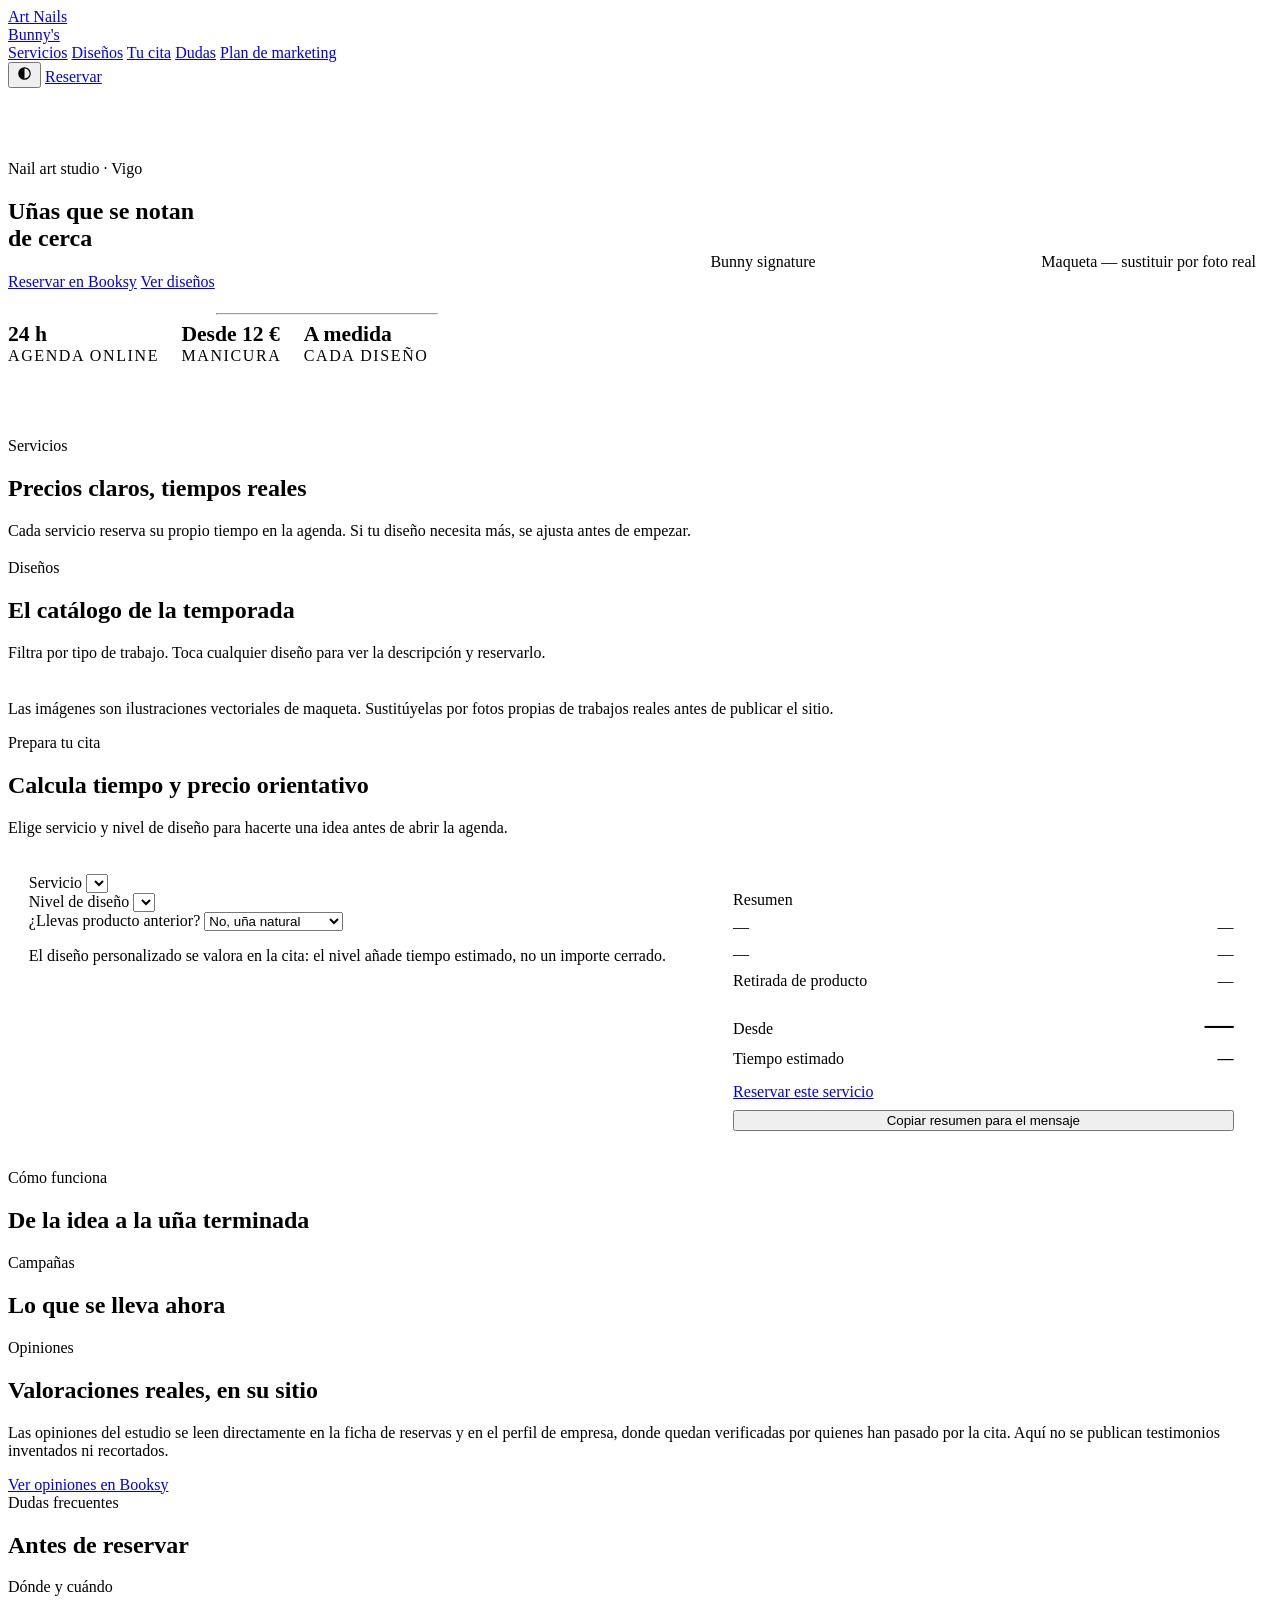
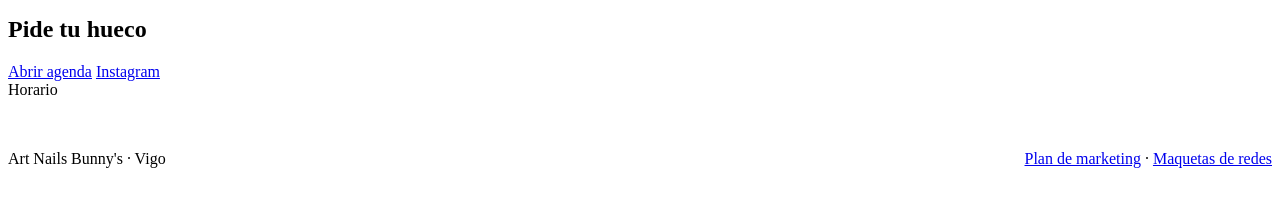
==== index.html @ 0f8f966b "Add files via upload" ====
<!doctype html>
<html lang="es">
<head>
<meta charset="utf-8">
<meta name="viewport" content="width=device-width, initial-scale=1, viewport-fit=cover">
<meta name="claude:viewport-fit-sides" content="cover">
<title>Art Nails Bunny's</title>
<meta name="description" content="Nail art y uñas de gel en Vigo. Diseños personalizados, extensiones y reserva online en Booksy.">
<meta property="og:title" content="Art Nails Bunny's · Uñas de gel y nail art en Vigo">
<meta property="og:description" content="Diseños personalizados, extensiones y cita online en Vigo.">
<meta property="og:type" content="website">
<link rel="preconnect" href="https://fonts.googleapis.com">
<link rel="preconnect" href="https://fonts.gstatic.com" crossorigin>
<link rel="stylesheet" href="https://fonts.googleapis.com/css2?family=Gloock&family=Karla:wght@400;500;700&display=swap">
<link rel="stylesheet" href="assets/css/base.css">
<style>
/* ---- Portada ---- */
.hero{padding-block:clamp(32px,6vw,72px)}
.hero__rejilla{display:grid; gap:2rem; align-items:center}
@media(min-width:900px){.hero__rejilla{grid-template-columns:1.05fr .95fr; gap:3rem}}
.hero h1{margin-bottom:.2rem}
.hero__sub{font-size:clamp(1.05rem,2.2vw,1.3rem); color:var(--tinta-suave); max-width:46ch}
.hero__datos{display:flex; flex-wrap:wrap; gap:.5rem 1.4rem; margin-top:.4rem}
.hero__dato{display:flex; flex-direction:column}
.hero__dato b{font-family:var(--display); font-size:1.35rem; line-height:1.1}
.hero__dato span{font-size:var(--s1); letter-spacing:.1em; text-transform:uppercase; color:var(--tinta-suave)}
.marco{
  border-radius:var(--r-almendra); overflow:hidden; border:1px solid var(--borde);
  box-shadow:var(--sombra); background:var(--superficie-2);
}
.marco__pie{display:flex; justify-content:space-between; gap:1rem; padding:.7rem 1rem; font-size:var(--s1); color:var(--tinta-suave)}

/* ---- Servicios ---- */
.servicio{display:flex; flex-direction:column; gap:.45rem; border:1px solid var(--borde); border-radius:var(--r); padding:1.1rem; background:var(--superficie)}
.servicio__top{display:flex; justify-content:space-between; align-items:baseline; gap:1rem}
.servicio__precio{font-family:var(--display); font-size:1.5rem; white-space:nowrap; font-variant-numeric:tabular-nums}
.servicio__meta{font-size:var(--s1); letter-spacing:.08em; text-transform:uppercase; color:var(--tinta-suave)}
.servicio p{font-size:var(--s2); color:var(--tinta-suave)}

/* ---- Galería ---- */
.galeria{display:grid; gap:1rem; grid-template-columns:repeat(auto-fill,minmax(220px,1fr))}
.pieza{border:1px solid var(--borde); border-radius:var(--r-almendra); overflow:hidden; background:var(--superficie); text-align:left; padding:0; cursor:pointer; font-family:inherit; color:inherit; transition:transform .18s ease}
.pieza:hover{transform:translateY(-3px)}
.pieza__txt{padding:.8rem 1rem 1rem}
.pieza__txt h4{margin-bottom:.15rem}
.pieza__txt p{font-size:var(--s2); color:var(--tinta-suave)}
dialog.visor{border:0; border-radius:18px; padding:0; max-width:min(560px,92vw); background:var(--superficie); color:var(--tinta)}
dialog.visor::backdrop{background:rgba(20,10,16,.6)}
.visor__txt{padding:1rem 1.2rem 1.3rem; display:flex; flex-direction:column; gap:.6rem}

/* ---- Configurador ---- */
.config{display:grid; gap:1.2rem; background:var(--superficie); border:1px solid var(--borde); border-radius:var(--r); padding:1.3rem}
@media(min-width:820px){.config{grid-template-columns:1.1fr .9fr; gap:2rem}}
.resumen{background:var(--superficie-2); border-radius:12px; padding:1.1rem; display:flex; flex-direction:column; gap:.55rem}
.resumen__linea{display:flex; justify-content:space-between; gap:1rem; font-size:var(--s2)}
.resumen__total{display:flex; justify-content:space-between; align-items:baseline; border-top:1px solid var(--borde); padding-top:.6rem}
.resumen__total b{font-family:var(--display); font-size:1.8rem; font-variant-numeric:tabular-nums}

/* ---- Pasos ---- */
.paso{display:flex; gap:.9rem; align-items:flex-start}
.paso__n{flex:0 0 auto; width:34px; height:34px; border-radius:999px; background:var(--rosa); color:var(--tinta); display:grid; place-items:center; font-family:var(--display); font-size:1.05rem}
.paso p{font-size:var(--s2); color:var(--tinta-suave)}

/* ---- Temporada ---- */
.temporada{display:grid; gap:1rem}
@media(min-width:760px){.temporada{grid-template-columns:1fr 1fr}}
.temporada__card{border:1px solid var(--borde); border-radius:var(--r); overflow:hidden; background:var(--superficie); display:flex; flex-direction:column}
.temporada__card>div{padding:1rem 1.1rem 1.2rem; display:flex; flex-direction:column; gap:.4rem}
.temporada__card p{font-size:var(--s2); color:var(--tinta-suave)}

.copiado{position:fixed; left:50%; bottom:22px; transform:translateX(-50%); background:var(--tinta); color:var(--lienzo); padding:.6rem 1.1rem; border-radius:999px; font-size:var(--s2); font-weight:700; z-index:50}
</style>
</head>
<body>

<header class="barra">
  <div class="wrap barra__int">
    <a class="barra__marca" href="#inicio">
      <span id="marcaAvatar"></span>
      <span>Art&nbsp;Nails<br><em style="font-style:normal; color:var(--frambuesa)">Bunny's</em></span>
    </a>
    <nav class="barra__nav">
      <a href="#servicios">Servicios</a>
      <a href="#galeria">Diseños</a>
      <a href="#cita">Tu cita</a>
      <a href="#faq">Dudas</a>
      <a href="plan.html">Plan de marketing</a>
    </nav>
    <div class="barra__acc">
      <button class="tema" id="btnTema" type="button" aria-label="Cambiar tema"><svg viewBox="0 0 24 24" width="17" height="17" aria-hidden="true" fill="none" stroke="currentColor" stroke-width="1.7"><circle cx="12" cy="12" r="8"/><path d="M12 4a8 8 0 0 0 0 16z" fill="currentColor" stroke="none"/></svg></button>
      <a class="btn btn--principal btn--pequeno" id="ctaBarra" href="#" target="_blank" rel="noopener">Reservar</a>
    </div>
  </div>
</header>

<main id="inicio">

  <!-- PORTADA -->
  <section class="hero wrap">
    <div class="hero__rejilla">
      <div class="pila">
        <span class="etiqueta">Nail art studio · Vigo</span>
        <h1>Uñas que se notan<br>de cerca</h1>
        <p class="hero__sub" id="heroSub"></p>
        <div class="fila" style="margin-top:.4rem">
          <a class="btn btn--principal" id="ctaHero" href="#" target="_blank" rel="noopener">Reservar en Booksy</a>
          <a class="btn btn--linea" href="#galeria">Ver diseños</a>
        </div>
        <hr class="hairline" style="margin-top:1.4rem; max-width:220px">
        <div class="hero__datos">
          <div class="hero__dato"><b>24 h</b><span>Agenda online</span></div>
          <div class="hero__dato"><b>Desde 12 €</b><span>Manicura</span></div>
          <div class="hero__dato"><b>A medida</b><span>Cada diseño</span></div>
        </div>
      </div>
      <figure class="marco" style="margin:0">
        <div id="heroArte"></div>
        <figcaption class="marco__pie"><span>Bunny signature</span><span>Maqueta — sustituir por foto real</span></figcaption>
      </figure>
    </div>
  </section>

  <!-- SERVICIOS -->
  <section class="seccion seccion--borde" id="servicios">
    <div class="wrap">
      <div class="cabecera-seccion">
        <span class="etiqueta">Servicios</span>
        <h2>Precios claros, tiempos reales</h2>
        <p>Cada servicio reserva su propio tiempo en la agenda. Si tu diseño necesita más, se ajusta antes de empezar.</p>
      </div>
      <div class="rejilla rejilla--3" id="listaServicios"></div>
      <p class="nota" style="margin-top:1.2rem" id="avisoPrecios"></p>
    </div>
  </section>

  <!-- GALERÍA -->
  <section class="seccion seccion--borde" id="galeria">
    <div class="wrap">
      <div class="cabecera-seccion">
        <span class="etiqueta">Diseños</span>
        <h2>El catálogo de la temporada</h2>
        <p>Filtra por tipo de trabajo. Toca cualquier diseño para ver la descripción y reservarlo.</p>
      </div>
      <div class="fila" id="filtros" role="group" aria-label="Filtrar diseños" style="margin-bottom:1.2rem"></div>
      <div class="galeria" id="galeria"></div>
      <p class="nota" style="margin-top:1.2rem">Las imágenes son ilustraciones vectoriales de maqueta. Sustitúyelas por fotos propias de trabajos reales antes de publicar el sitio.</p>
    </div>
  </section>

  <!-- CONFIGURADOR -->
  <section class="seccion seccion--borde" id="cita">
    <div class="wrap">
      <div class="cabecera-seccion">
        <span class="etiqueta">Prepara tu cita</span>
        <h2>Calcula tiempo y precio orientativo</h2>
        <p>Elige servicio y nivel de diseño para hacerte una idea antes de abrir la agenda.</p>
      </div>
      <div class="config">
        <div class="pila">
          <div class="campo">
            <label for="selServicio">Servicio</label>
            <select id="selServicio"></select>
          </div>
          <div class="campo">
            <label for="selExtra">Nivel de diseño</label>
            <select id="selExtra"></select>
          </div>
          <div class="campo">
            <label for="selRetirada">¿Llevas producto anterior?</label>
            <select id="selRetirada">
              <option value="no">No, uña natural</option>
              <option value="si">Sí, hay que retirarlo</option>
            </select>
          </div>
          <p style="font-size:var(--s2); color:var(--tinta-suave)">El diseño personalizado se valora en la cita: el nivel añade tiempo estimado, no un importe cerrado.</p>
        </div>
        <div class="resumen" aria-live="polite">
          <span class="etiqueta">Resumen</span>
          <div class="resumen__linea"><span id="resServicio">—</span><span id="resPrecio">—</span></div>
          <div class="resumen__linea"><span id="resExtra">—</span><span id="resExtraT">—</span></div>
          <div class="resumen__linea" id="filaRetirada" hidden><span>Retirada de producto</span><span id="resRetirada">—</span></div>
          <div class="resumen__total"><span class="etiqueta">Desde</span><b id="resTotal">—</b></div>
          <div class="resumen__linea"><span>Tiempo estimado</span><b id="resTiempo">—</b></div>
          <a class="btn btn--principal" id="ctaConfig" href="#" target="_blank" rel="noopener" style="margin-top:.4rem">Reservar este servicio</a>
          <button class="btn btn--linea" id="btnCopiarCita" type="button">Copiar resumen para el mensaje</button>
        </div>
      </div>
    </div>
  </section>

  <!-- CÓMO FUNCIONA -->
  <section class="seccion seccion--borde">
    <div class="wrap">
      <div class="cabecera-seccion">
        <span class="etiqueta">Cómo funciona</span>
        <h2>De la idea a la uña terminada</h2>
      </div>
      <div class="rejilla rejilla--4" id="pasos"></div>
    </div>
  </section>

  <!-- TEMPORADA -->
  <section class="seccion seccion--borde">
    <div class="wrap">
      <div class="cabecera-seccion">
        <span class="etiqueta">Campañas</span>
        <h2>Lo que se lleva ahora</h2>
      </div>
      <div class="temporada" id="temporada"></div>
    </div>
  </section>

  <!-- OPINIONES -->
  <section class="seccion seccion--borde">
    <div class="wrap wrap--texto pila">
      <span class="etiqueta">Opiniones</span>
      <h2>Valoraciones reales, en su sitio</h2>
      <p style="color:var(--tinta-suave)">Las opiniones del estudio se leen directamente en la ficha de reservas y en el perfil de empresa, donde quedan verificadas por quienes han pasado por la cita. Aquí no se publican testimonios inventados ni recortados.</p>
      <div class="fila">
        <a class="btn btn--linea" id="ctaOpiniones" href="#" target="_blank" rel="noopener">Ver opiniones en Booksy</a>
      </div>
    </div>
  </section>

  <!-- FAQ -->
  <section class="seccion seccion--borde" id="faq">
    <div class="wrap wrap--texto">
      <div class="cabecera-seccion">
        <span class="etiqueta">Dudas frecuentes</span>
        <h2>Antes de reservar</h2>
      </div>
      <div id="listaFaq"></div>
    </div>
  </section>

  <!-- CONTACTO -->
  <section class="seccion seccion--borde" id="contacto">
    <div class="wrap">
      <div class="rejilla rejilla--2">
        <div class="pila">
          <span class="etiqueta">Dónde y cuándo</span>
          <h2>Pide tu hueco</h2>
          <div id="datosContacto" class="pila" style="gap:.4rem"></div>
          <div class="fila" style="margin-top:.6rem">
            <a class="btn btn--principal" id="ctaContacto" href="#" target="_blank" rel="noopener">Abrir agenda</a>
            <a class="btn btn--linea" id="ctaIG" href="#" target="_blank" rel="noopener">Instagram</a>
            <a class="btn btn--linea" id="ctaTT" href="#" target="_blank" rel="noopener" hidden>TikTok</a>
          </div>
        </div>
        <div class="tarjeta">
          <span class="etiqueta">Horario</span>
          <div class="tabla-cont" style="border:0; margin-top:.6rem">
            <table style="min-width:0"><tbody id="horario"></tbody></table>
          </div>
        </div>
      </div>
    </div>
  </section>
</main>

<footer class="pie">
  <div class="wrap" style="padding-block:1.6rem; display:flex; flex-wrap:wrap; gap:1rem; justify-content:space-between; align-items:center">
    <p style="font-size:var(--s2); color:var(--tinta-suave)">Art Nails Bunny's · Vigo</p>
    <p style="font-size:var(--s1); color:var(--tinta-suave)">
      <a href="plan.html">Plan de marketing</a> · <a href="mockups.html">Maquetas de redes</a>
    </p>
  </div>
</footer>

<dialog class="visor" id="visor">
  <div id="visorArte"></div>
  <div class="visor__txt">
    <h3 id="visorTitulo"></h3>
    <p id="visorTexto" style="color:var(--tinta-suave); font-size:var(--s2)"></p>
    <div class="fila">
      <a class="btn btn--principal btn--pequeno" id="visorCta" href="#" target="_blank" rel="noopener">Reservar</a>
      <button class="btn btn--linea btn--pequeno" type="button" id="visorCerrar">Cerrar</button>
    </div>
  </div>
</dialog>

<script src="assets/js/nails.js"></script>
<script src="assets/js/data.js"></script>
<script src="assets/js/site.js"></script>
</body>
</html>
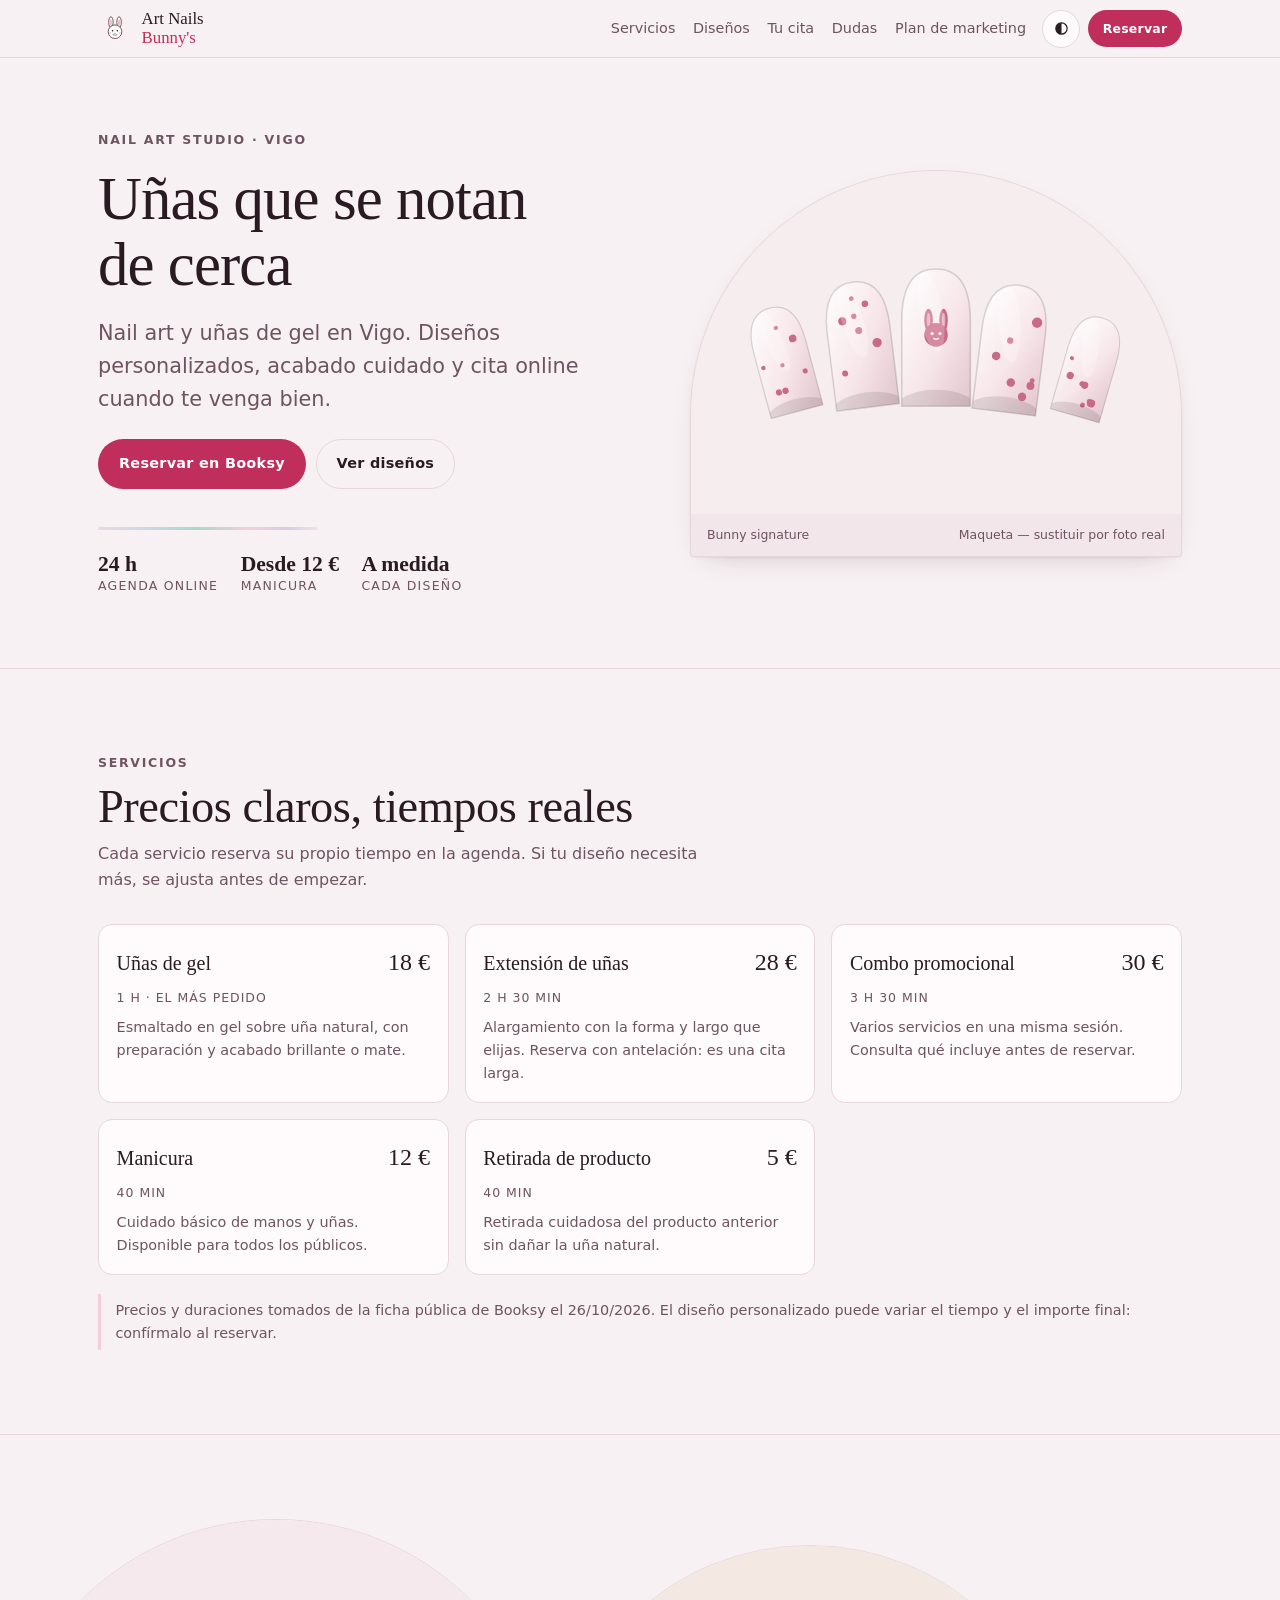
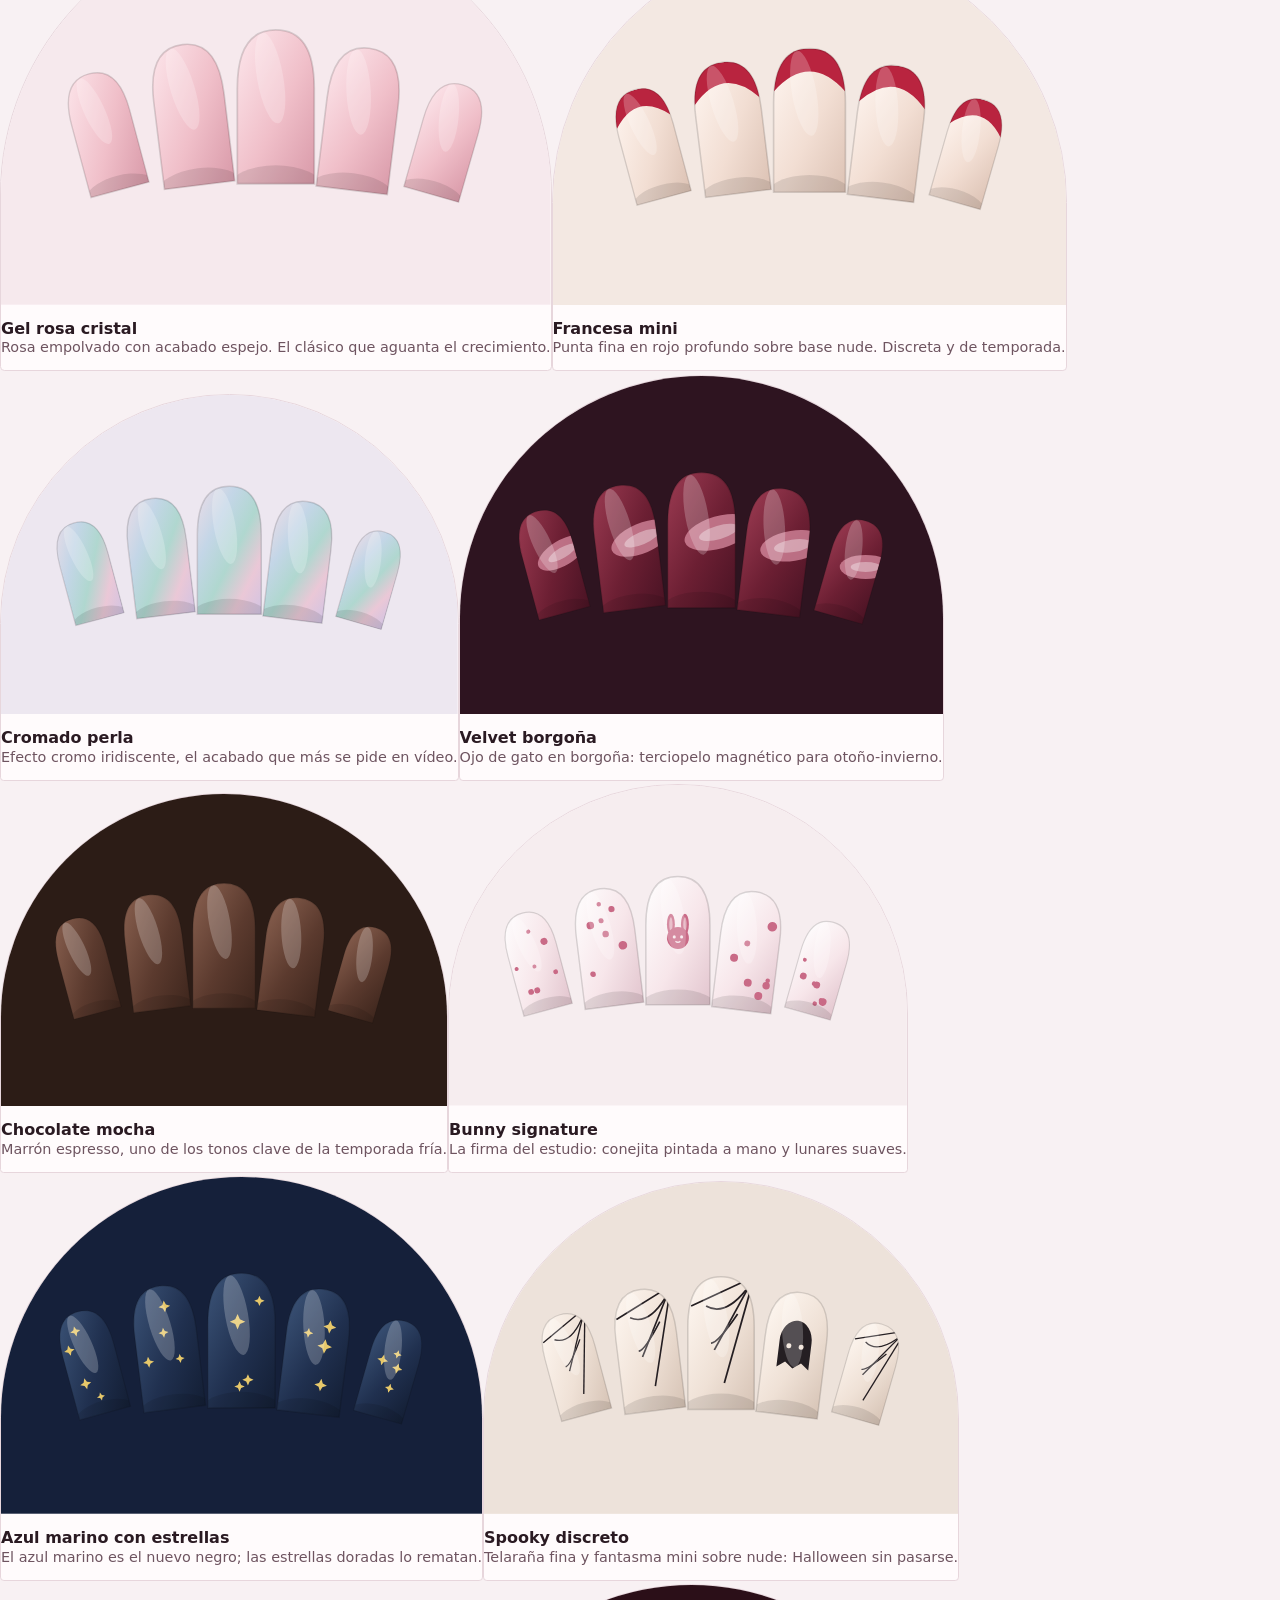
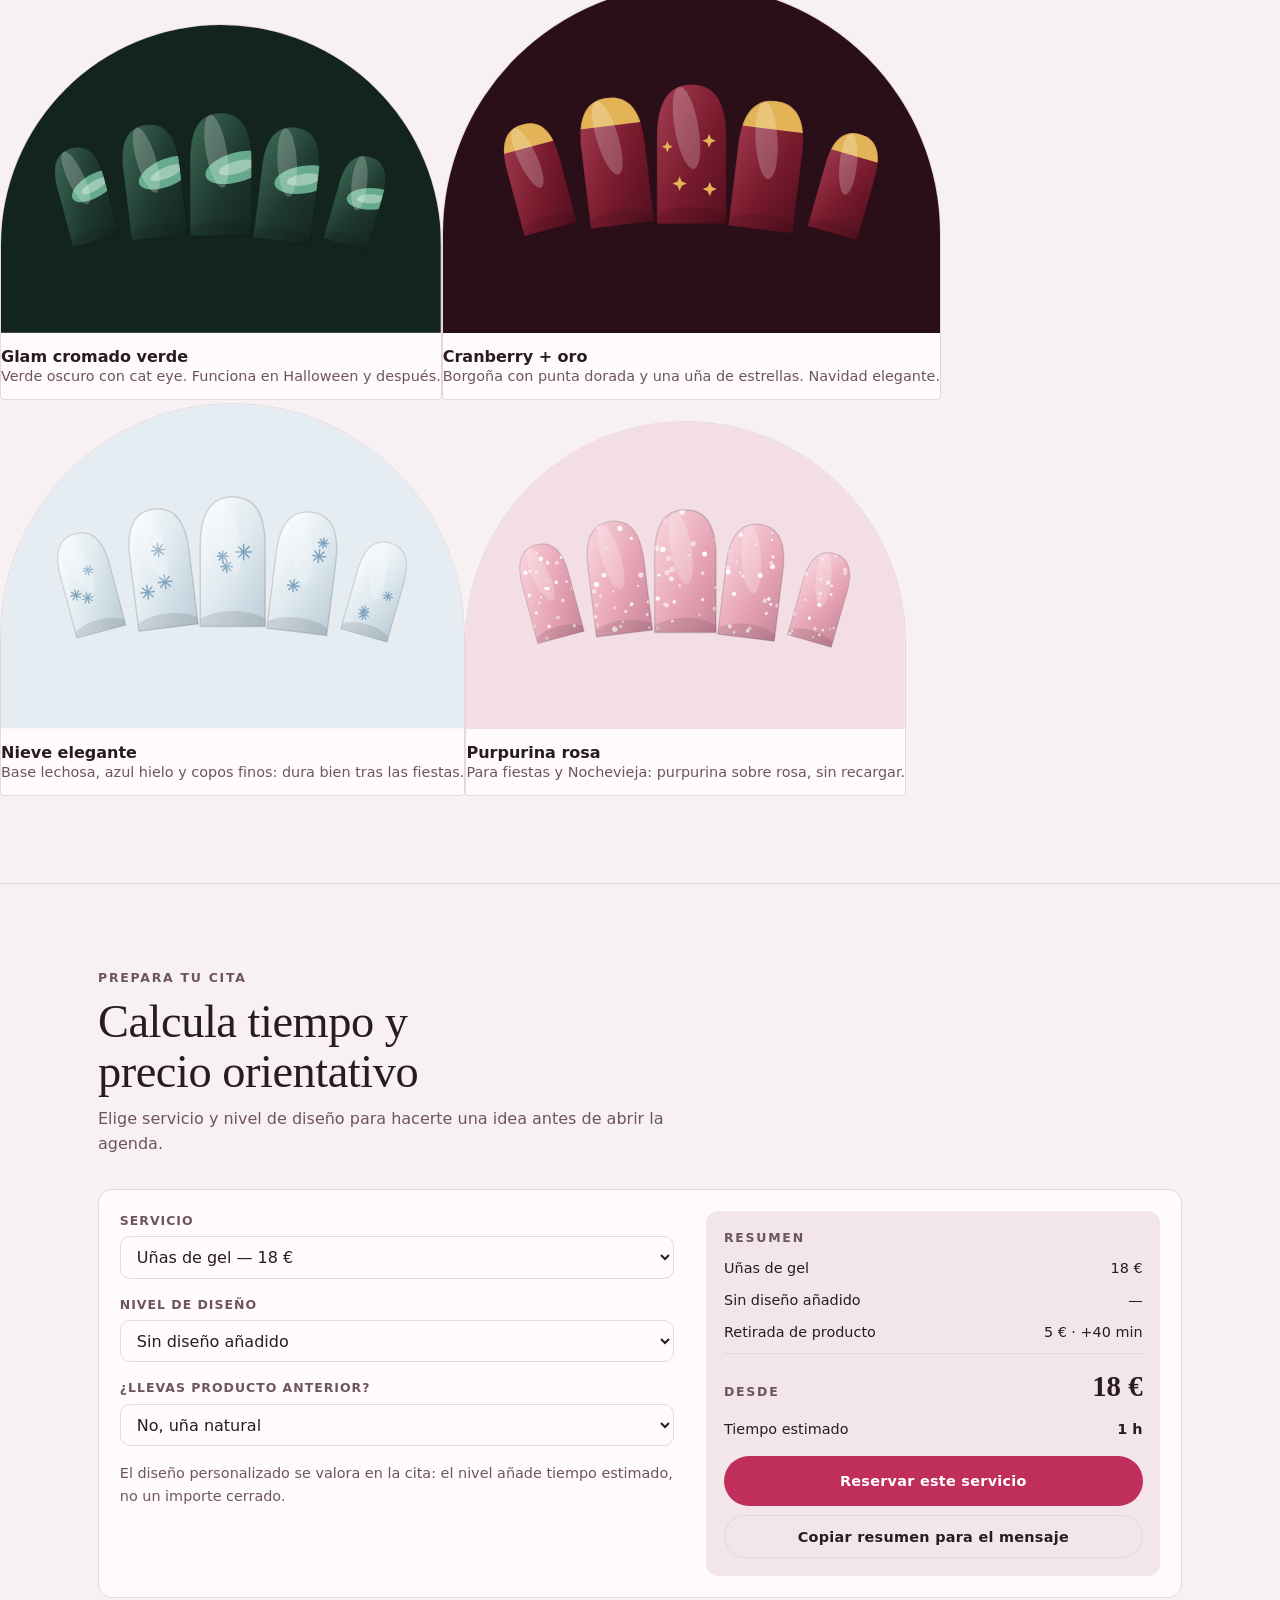
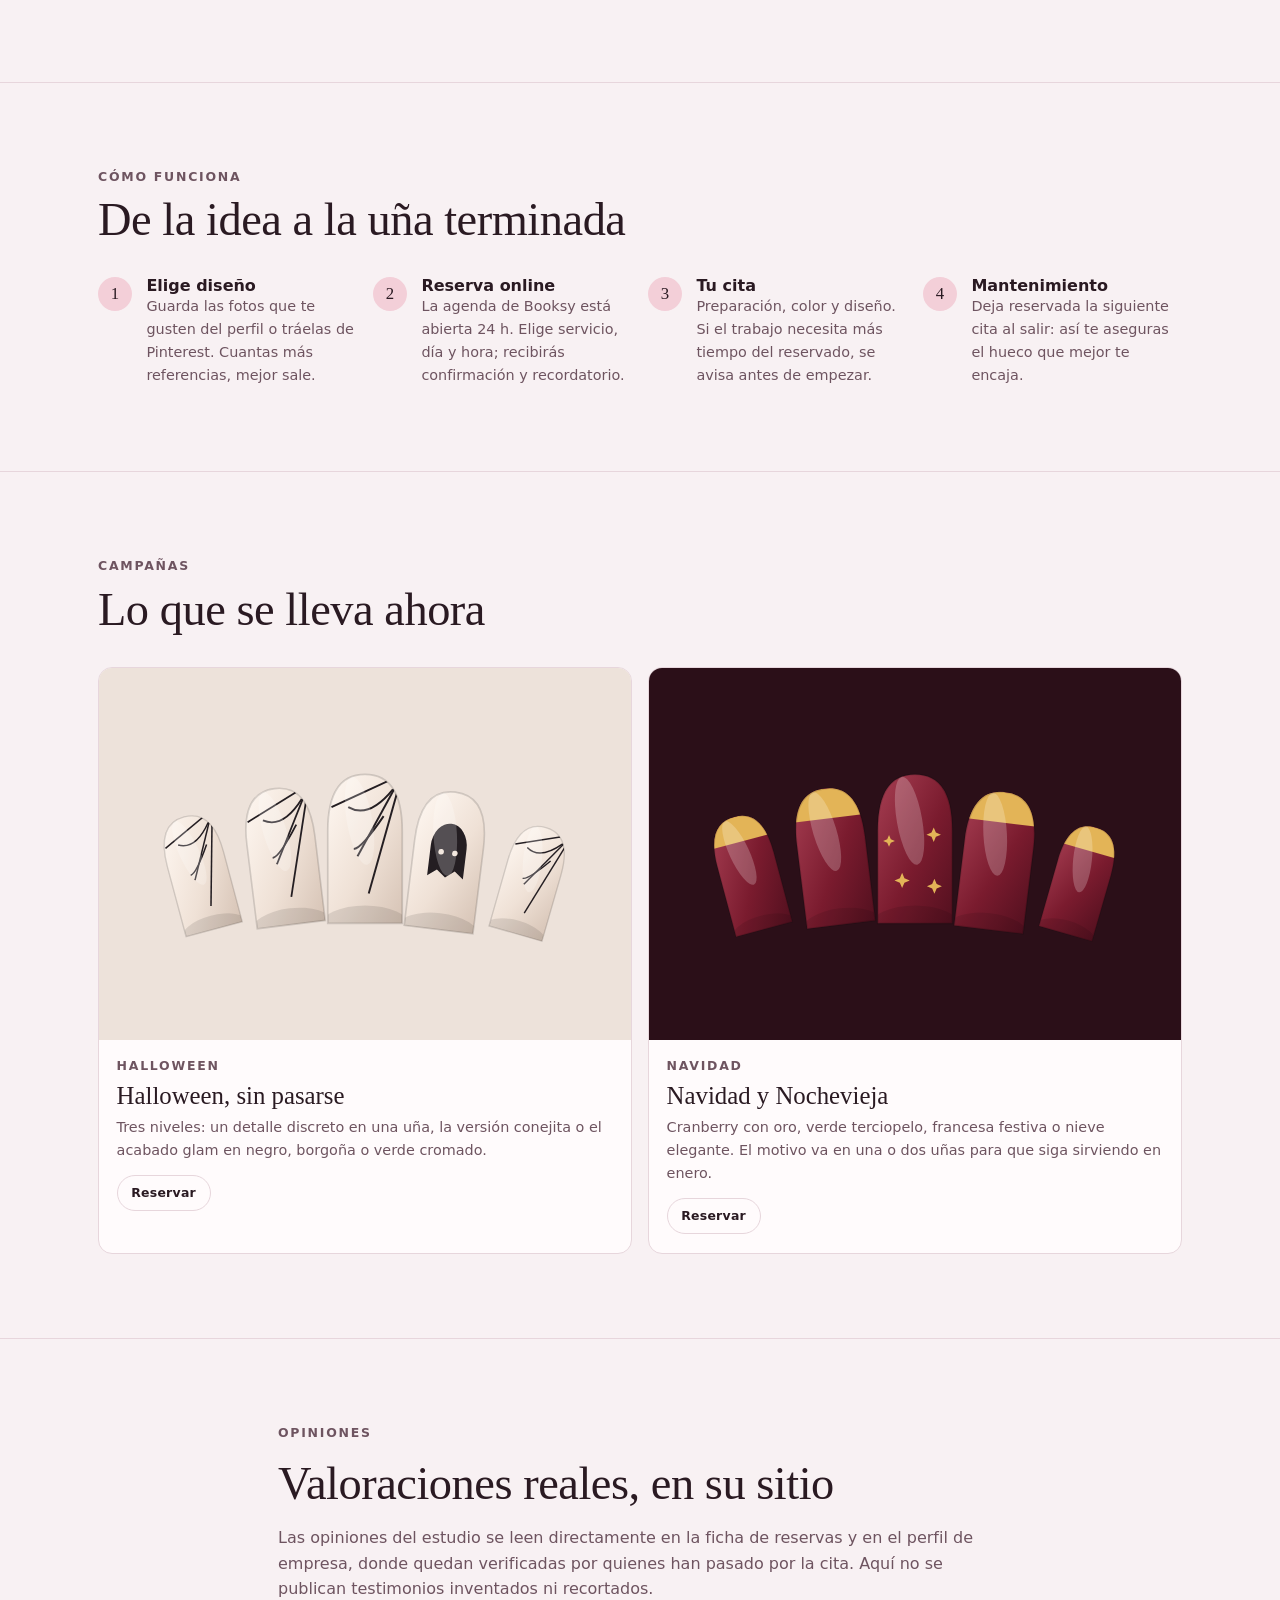
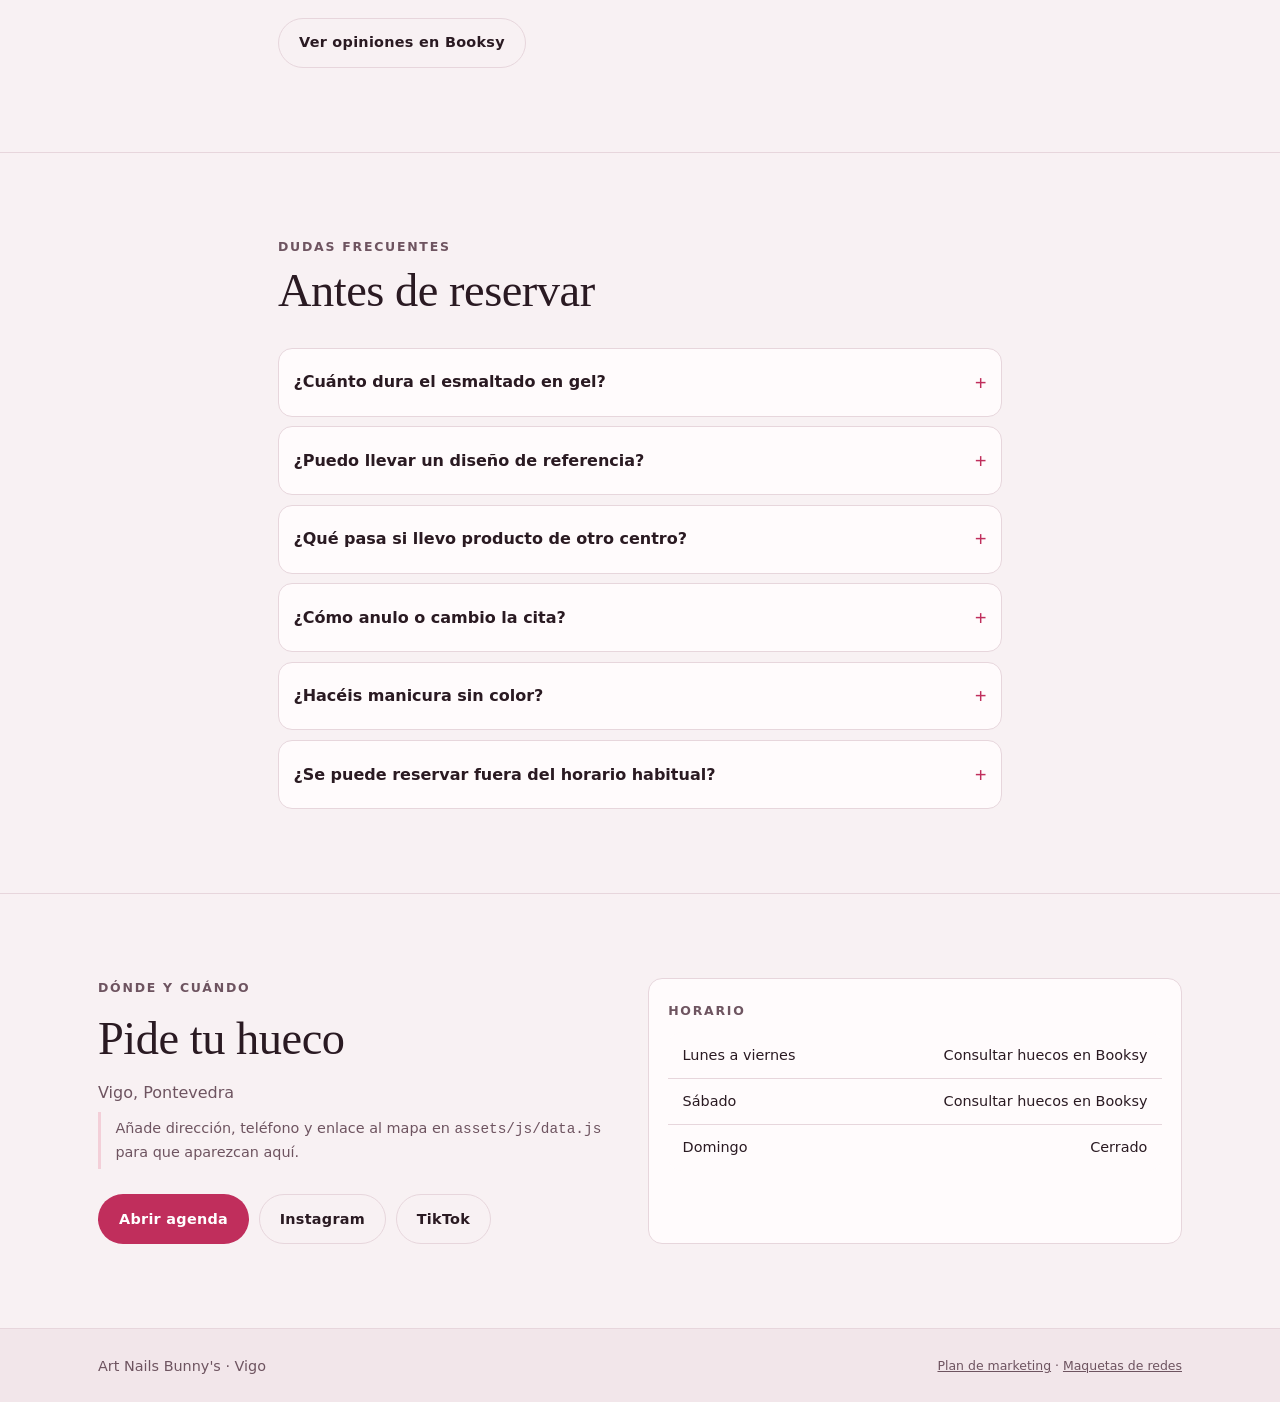
==== commit a93188ea: "Add files via upload" ====
--- a/index.html
+++ b/index.html
@@ -12,7 +12,210 @@
 <link rel="preconnect" href="https://fonts.googleapis.com">
 <link rel="preconnect" href="https://fonts.gstatic.com" crossorigin>
 <link rel="stylesheet" href="https://fonts.googleapis.com/css2?family=Gloock&family=Karla:wght@400;500;700&display=swap">
-<link rel="stylesheet" href="assets/css/base.css">
+<style>
+/* base.css incrustado */
+/* ============================================================
+   Art Nails Bunny's — sistema visual compartido
+   Layout: vitrina editorial. Columna de lectura estrecha,
+   piezas visuales anchas, forma "almendra" (uña) como firma.
+   ============================================================ */
+
+:root{
+  /* color — claro */
+  --lienzo:#F8F1F3;
+  --superficie:#FFFBFC;
+  --superficie-2:#F2E6EA;
+  --tinta:#2A1A22;
+  --tinta-suave:#6E5460;
+  --frambuesa:#C02E5C;
+  --frambuesa-sobre:#FFFFFF;
+  --rosa:#F3CFD8;
+  --menta:#A8D8CC;
+  --borde:#E7D6DC;
+  --sombra:0 1px 2px rgba(42,26,34,.06), 0 10px 30px -18px rgba(42,26,34,.35);
+  --cromo:linear-gradient(100deg,#EBD9E4 0%,#C9D9E8 22%,#A8D8CC 44%,#F3CFD8 68%,#D9CBE8 86%,#EFE2E6 100%);
+  --ok:#2E7D62; --aviso:#9A6B12; --critico:#B23A3A;
+
+  /* tipografía */
+  --display:"Gloock","Playfair Display",Georgia,"Times New Roman",serif;
+  --texto:"Karla",ui-sans-serif,system-ui,-apple-system,"Segoe UI",sans-serif;
+
+  /* escala */
+  --s1:.78rem; --s2:.9rem; --s3:1rem; --s4:1.2rem;
+  --s5:1.55rem; --s6:2.1rem; --s7:2.9rem; --s8:3.8rem;
+  --r:14px; --r-almendra:999px 999px 16px 16px;
+}
+@media (prefers-color-scheme:dark){
+  :root:not([data-theme="light"]){
+    --lienzo:#171017; --superficie:#211722; --superficie-2:#2C1F2B;
+    --tinta:#F7E9EF; --tinta-suave:#C2A8B5;
+    --frambuesa:#FF85A8; --frambuesa-sobre:#2A0E18;
+    --rosa:#5C3846; --menta:#6AA496; --borde:#3B2A38;
+    --sombra:0 1px 2px rgba(0,0,0,.4), 0 14px 34px -20px rgba(0,0,0,.8);
+    --cromo:linear-gradient(100deg,#5B4657 0%,#3F5566 22%,#4C7F74 44%,#7E4A5C 68%,#574B74 86%,#4A3A46 100%);
+    --ok:#7FD0AE; --aviso:#E8BC6A; --critico:#F08A8A;
+    color-scheme:dark;
+  }
+}
+:root[data-theme="dark"]{
+  --lienzo:#171017; --superficie:#211722; --superficie-2:#2C1F2B;
+  --tinta:#F7E9EF; --tinta-suave:#C2A8B5;
+  --frambuesa:#FF85A8; --frambuesa-sobre:#2A0E18;
+  --rosa:#5C3846; --menta:#6AA496; --borde:#3B2A38;
+  --sombra:0 1px 2px rgba(0,0,0,.4), 0 14px 34px -20px rgba(0,0,0,.8);
+  --cromo:linear-gradient(100deg,#5B4657 0%,#3F5566 22%,#4C7F74 44%,#7E4A5C 68%,#574B74 86%,#4A3A46 100%);
+  --ok:#7FD0AE; --aviso:#E8BC6A; --critico:#F08A8A;
+  color-scheme:dark;
+}
+
+*,*::before,*::after{box-sizing:border-box}
+body{
+  margin:0; background:var(--lienzo); color:var(--tinta);
+  font-family:var(--texto); font-size:16px; line-height:1.6;
+  -webkit-font-smoothing:antialiased;
+}
+img{max-width:100%; display:block}
+svg{display:block; max-width:100%}
+a{color:inherit}
+h1,h2,h3,h4{font-family:var(--display); font-weight:400; line-height:1.08; text-wrap:balance; margin:0}
+h1{font-size:clamp(2.3rem,7vw,var(--s8)); letter-spacing:-.015em}
+h2{font-size:clamp(1.7rem,4.6vw,var(--s7)); letter-spacing:-.01em}
+h3{font-size:var(--s5)}
+h4{font-family:var(--texto); font-weight:700; font-size:var(--s3)}
+p{margin:0}
+ul,ol{margin:0; padding-left:1.1rem}
+strong{font-weight:700}
+:focus-visible{outline:2.5px solid var(--frambuesa); outline-offset:3px; border-radius:6px}
+
+/* --------- estructura --------- */
+.wrap{
+  width:100%; max-width:1120px; margin-inline:auto;
+  padding-left:max(18px,env(safe-area-inset-left,0px));
+  padding-right:max(18px,env(safe-area-inset-right,0px));
+}
+.wrap--texto{max-width:760px}
+.seccion{padding-block:clamp(44px,7vw,84px)}
+.seccion--borde{border-top:1px solid var(--borde)}
+.pila{display:flex; flex-direction:column; gap:1rem}
+.pila-2{display:flex; flex-direction:column; gap:1.8rem}
+.fila{display:flex; flex-wrap:wrap; gap:.6rem; align-items:center}
+.rejilla{display:grid; gap:1rem}
+@media(min-width:620px){ .rejilla--2{grid-template-columns:repeat(2,minmax(0,1fr))} }
+@media(min-width:860px){
+  .rejilla--3{grid-template-columns:repeat(3,minmax(0,1fr))}
+  .rejilla--4{grid-template-columns:repeat(4,minmax(0,1fr))}
+}
+.rejilla>*{min-width:0}
+
+/* --------- piezas --------- */
+.etiqueta{
+  font-size:var(--s1); font-weight:700; letter-spacing:.14em;
+  text-transform:uppercase; color:var(--tinta-suave);
+}
+.cabecera-seccion{display:flex; flex-direction:column; gap:.55rem; margin-bottom:2rem; max-width:62ch}
+.cabecera-seccion p{color:var(--tinta-suave)}
+.hairline{height:3px; border:0; margin:0; background:var(--cromo); border-radius:3px}
+
+.tarjeta{
+  background:var(--superficie); border:1px solid var(--borde);
+  border-radius:var(--r); padding:1.15rem 1.2rem;
+}
+.tarjeta--plana{background:transparent; box-shadow:none}
+.tarjeta--realce{box-shadow:var(--sombra)}
+
+.btn{
+  display:inline-flex; align-items:center; justify-content:center; gap:.5rem;
+  font-family:var(--texto); font-weight:700; font-size:var(--s2);
+  letter-spacing:.02em; padding:.78rem 1.25rem; border-radius:999px;
+  border:1px solid transparent; cursor:pointer; text-decoration:none;
+  transition:transform .15s ease, background .15s ease, border-color .15s ease;
+}
+.btn:hover{transform:translateY(-1px)}
+.btn--principal{background:var(--frambuesa); color:var(--frambuesa-sobre)}
+.btn--linea{background:transparent; color:var(--tinta); border-color:var(--borde)}
+.btn--linea:hover{border-color:var(--frambuesa); color:var(--frambuesa)}
+.btn--pequeno{padding:.45rem .85rem; font-size:var(--s1)}
+
+.chip{
+  display:inline-flex; align-items:center; gap:.4rem; padding:.4rem .8rem;
+  border:1px solid var(--borde); border-radius:999px; background:var(--superficie);
+  font-size:var(--s1); font-weight:700; letter-spacing:.04em; cursor:pointer;
+  color:var(--tinta-suave); font-family:var(--texto);
+}
+.chip[aria-pressed="true"],.chip.activo{background:var(--frambuesa); border-color:var(--frambuesa); color:var(--frambuesa-sobre)}
+
+.pastilla{
+  display:inline-block; padding:.18rem .6rem; border-radius:999px;
+  font-size:var(--s1); font-weight:700; letter-spacing:.05em;
+  background:var(--superficie-2); color:var(--tinta-suave);
+}
+.pastilla--menta{background:color-mix(in srgb,var(--menta) 45%,transparent); color:var(--tinta)}
+.pastilla--rosa{background:var(--rosa); color:var(--tinta)}
+
+.nota{
+  font-size:var(--s2); color:var(--tinta-suave);
+  border-left:3px solid var(--rosa); padding:.3rem 0 .3rem .9rem;
+}
+
+/* tablas */
+.tabla-cont{overflow-x:auto; border:1px solid var(--borde); border-radius:var(--r); background:var(--superficie)}
+table{border-collapse:collapse; width:100%; min-width:520px; font-size:var(--s2)}
+th,td{text-align:left; padding:.7rem .9rem; border-bottom:1px solid var(--borde); vertical-align:top}
+th{font-size:var(--s1); letter-spacing:.1em; text-transform:uppercase; color:var(--tinta-suave); font-weight:700}
+tbody tr:last-child td{border-bottom:0}
+td.num,th.num{text-align:right; font-variant-numeric:tabular-nums}
+
+/* cabecera fija */
+.barra{
+  position:sticky; top:env(safe-area-inset-top,0px); z-index:20;
+  background:color-mix(in srgb,var(--lienzo) 88%,transparent);
+  backdrop-filter:saturate(160%) blur(12px);
+  border-bottom:1px solid var(--borde);
+}
+body::before{
+  content:""; position:fixed; inset:0 0 auto; height:env(safe-area-inset-top,0px);
+  z-index:21; background:var(--lienzo);
+}
+.barra__int{display:flex; align-items:center; gap:1rem; padding-block:.6rem}
+.barra__marca{display:flex; align-items:center; gap:.6rem; text-decoration:none; font-family:var(--display); font-size:1.05rem; line-height:1.1}
+.barra__nav{display:none; margin-left:auto; gap:1.1rem}
+.barra__nav a{text-decoration:none; font-size:var(--s2); font-weight:500; color:var(--tinta-suave)}
+.barra__nav a:hover{color:var(--frambuesa)}
+.barra__acc{margin-left:auto; display:flex; gap:.5rem; align-items:center}
+@media(min-width:900px){ .barra__nav{display:flex} .barra__acc{margin-left:0} }
+
+.tema{
+  width:38px; height:38px; display:grid; place-items:center; cursor:pointer;
+  border-radius:999px; border:1px solid var(--borde); background:var(--superficie); color:var(--tinta);
+}
+
+/* acordeón */
+details.acc{border:1px solid var(--borde); border-radius:var(--r); background:var(--superficie); padding:.2rem .9rem}
+details.acc+details.acc{margin-top:.6rem}
+details.acc summary{cursor:pointer; font-weight:700; padding:.85rem 0; list-style:none; display:flex; justify-content:space-between; gap:1rem; align-items:center}
+details.acc summary::-webkit-details-marker{display:none}
+details.acc summary::after{content:"+"; font-family:var(--display); font-size:1.3rem; color:var(--frambuesa)}
+details.acc[open] summary::after{content:"–"}
+details.acc .acc__cuerpo{padding-bottom:.95rem; color:var(--tinta-suave); font-size:var(--s2)}
+
+/* formularios */
+label{font-size:var(--s1); font-weight:700; letter-spacing:.08em; text-transform:uppercase; color:var(--tinta-suave)}
+input,select,textarea{
+  font-family:var(--texto); font-size:var(--s3); width:100%;
+  padding:.6rem .75rem; border-radius:10px; border:1px solid var(--borde);
+  background:var(--superficie); color:var(--tinta);
+}
+.campo{display:flex; flex-direction:column; gap:.35rem}
+
+/* pie */
+.pie{border-top:1px solid var(--borde); background:var(--superficie-2)}
+.pie a{color:var(--tinta-suave)}
+
+@media (prefers-reduced-motion:reduce){
+  *{animation-duration:.001ms!important; transition-duration:.001ms!important}
+}
+
+</style>
 <style>
 /* ---- Portada ---- */
 .hero{padding-block:clamp(32px,6vw,72px)}
@@ -279,8 +482,510 @@
   </div>
 </dialog>
 
-<script src="assets/js/nails.js"></script>
-<script src="assets/js/data.js"></script>
-<script src="assets/js/site.js"></script>
+<script>
+/* nails.js */
+/* ============================================================
+   nails.js — dibuja sets de uñas en SVG (maquetas)
+   Sustituye estas maquetas por fotos reales antes de publicar:
+   cada tarjeta acepta una imagen propia (ver data.js -> foto).
+   ============================================================ */
+(function (global) {
+  'use strict';
+
+  function semilla(n) {
+    var s = (n >>> 0) || 7;
+    return function () {
+      s ^= s << 13; s >>>= 0; s ^= s >> 17; s ^= s << 5; s >>>= 0;
+      return s / 4294967296;
+    };
+  }
+
+  /* contorno de uña almendrada, origen en el centro de la base */
+  function contorno(w, h) {
+    var mx = w / 2;
+    return 'M' + (-mx) + ',' + h +
+      'L' + (-mx) + ',' + (h * 0.38) +
+      'C' + (-mx) + ',' + (h * 0.10) + ' ' + (-w * 0.30) + ',0 0,0' +
+      'C' + (w * 0.30) + ',0 ' + mx + ',' + (h * 0.10) + ' ' + mx + ',' + (h * 0.38) +
+      'L' + mx + ',' + h + 'Z';
+  }
+
+  function esc(v) { return String(v).replace(/&/g, '&amp;').replace(/</g, '&lt;'); }
+
+  /* --- motivos ------------------------------------------------ */
+  function motivo(tipo, d, w, h, id, rnd) {
+    var mx = w / 2, out = '';
+    switch (tipo) {
+      case 'french':
+        out += '<path d="M' + (-mx) + ',' + (h * 0.30) + ' Q0,' + (h * 0.02) + ' ' + mx + ',' + (h * 0.30) +
+               ' L' + mx + ',0 L' + (-mx) + ',0 Z" fill="' + d.acento + '"/>';
+        break;
+      case 'punta':
+        out += '<rect x="' + (-mx) + '" y="0" width="' + w + '" height="' + (h * 0.22) + '" fill="' + d.acento + '"/>';
+        break;
+      case 'cromo':
+        out += '<rect x="' + (-mx) + '" y="0" width="' + w + '" height="' + h + '" fill="url(#cr' + id + ')" opacity=".85"/>';
+        break;
+      case 'cateye':
+        out += '<ellipse cx="0" cy="' + (h * 0.46) + '" rx="' + (w * 0.52) + '" ry="' + (h * 0.12) +
+               '" fill="' + d.acento + '" opacity=".75" transform="rotate(-16)"/>' +
+               '<ellipse cx="0" cy="' + (h * 0.46) + '" rx="' + (w * 0.30) + '" ry="' + (h * 0.05) +
+               '" fill="#fff" opacity=".35" transform="rotate(-16)"/>';
+        break;
+      case 'lunares':
+        for (var i = 0; i < 7; i++) {
+          out += '<circle cx="' + ((rnd() - 0.5) * w * 0.8).toFixed(1) + '" cy="' + (h * 0.12 + rnd() * h * 0.78).toFixed(1) +
+                 '" r="' + (1.6 + rnd() * 1.8).toFixed(1) + '" fill="' + d.acento + '"/>';
+        }
+        break;
+      case 'estrellas':
+        for (var j = 0; j < 4; j++) {
+          var ex = (rnd() - 0.5) * w * 0.7, ey = h * 0.15 + rnd() * h * 0.7, r = 3 + rnd() * 2;
+          out += '<path d="M' + ex + ',' + (ey - r) + ' L' + (ex + r * 0.3) + ',' + (ey - r * 0.3) +
+                 ' L' + (ex + r) + ',' + ey + ' L' + (ex + r * 0.3) + ',' + (ey + r * 0.3) +
+                 ' L' + ex + ',' + (ey + r) + ' L' + (ex - r * 0.3) + ',' + (ey + r * 0.3) +
+                 ' L' + (ex - r) + ',' + ey + ' L' + (ex - r * 0.3) + ',' + (ey - r * 0.3) + 'Z" fill="' + d.acento + '"/>';
+        }
+        break;
+      case 'purpurina':
+        for (var k = 0; k < 26; k++) {
+          out += '<circle cx="' + ((rnd() - 0.5) * w).toFixed(1) + '" cy="' + (rnd() * h).toFixed(1) +
+                 '" r="' + (0.7 + rnd() * 1.3).toFixed(1) + '" fill="' + d.acento + '" opacity="' + (0.4 + rnd() * 0.6).toFixed(2) + '"/>';
+        }
+        break;
+      case 'telarana':
+        out += '<g stroke="' + d.acento + '" stroke-width="1.1" fill="none">' +
+               '<path d="M' + mx + ',0 L' + (-mx * 0.2) + ',' + (h * 0.55) + '"/>' +
+               '<path d="M' + mx + ',0 L' + (-mx * 0.9) + ',' + (h * 0.22) + '"/>' +
+               '<path d="M' + mx + ',0 L' + (mx * 0.1) + ',' + (h * 0.8) + '"/>' +
+               '<path d="M' + (mx * 0.75) + ',' + (h * 0.1) + ' Q' + (mx * 0.1) + ',' + (h * 0.3) + ' ' + (-mx * 0.45) + ',' + (h * 0.22) + '"/>' +
+               '<path d="M' + (mx * 0.5) + ',' + (h * 0.28) + ' Q' + (-mx * 0.1) + ',' + (h * 0.5) + ' ' + (-mx * 0.3) + ',' + (h * 0.5) + '"/>' +
+               '</g>';
+        break;
+      case 'fantasma':
+        out += '<path d="M' + (-w * 0.26) + ',' + (h * 0.62) + ' L' + (-w * 0.26) + ',' + (h * 0.40) +
+               ' a' + (w * 0.26) + ',' + (h * 0.17) + ' 0 0 1 ' + (w * 0.52) + ',0 L' + (w * 0.26) + ',' + (h * 0.62) +
+               ' l' + (-w * 0.13) + ',' + (-h * 0.05) + ' l' + (-w * 0.13) + ',' + (h * 0.05) +
+               ' l' + (-w * 0.13) + ',' + (-h * 0.05) + ' Z" fill="' + d.acento + '"/>' +
+               '<circle cx="' + (-w * 0.1) + '" cy="' + (h * 0.44) + '" r="1.7" fill="' + d.base + '"/>' +
+               '<circle cx="' + (w * 0.1) + '" cy="' + (h * 0.44) + '" r="1.7" fill="' + d.base + '"/>';
+        break;
+      case 'copos':
+        for (var c = 0; c < 3; c++) {
+          var cx = (rnd() - 0.5) * w * 0.6, cy = h * 0.2 + rnd() * h * 0.6, rr = 3.4 + rnd() * 1.6;
+          out += '<g stroke="' + d.acento + '" stroke-width="1" stroke-linecap="round">' +
+                 '<path d="M' + (cx - rr) + ',' + cy + ' H' + (cx + rr) + '"/>' +
+                 '<path d="M' + cx + ',' + (cy - rr) + ' V' + (cy + rr) + '"/>' +
+                 '<path d="M' + (cx - rr * .7) + ',' + (cy - rr * .7) + ' L' + (cx + rr * .7) + ',' + (cy + rr * .7) + '"/>' +
+                 '<path d="M' + (cx - rr * .7) + ',' + (cy + rr * .7) + ' L' + (cx + rr * .7) + ',' + (cy - rr * .7) + '"/></g>';
+        }
+        break;
+      case 'lazo':
+        out += '<g fill="' + d.acento + '" transform="translate(0,' + (h * 0.45) + ')">' +
+               '<path d="M0,0 L-9,-6 L-9,6 Z"/><path d="M0,0 L9,-6 L9,6 Z"/><circle cx="0" cy="0" r="2.6"/></g>';
+        break;
+      case 'conejito':
+        out += '<g transform="translate(0,' + (h * 0.48) + ')">' +
+               '<ellipse cx="-4.6" cy="-9" rx="2.6" ry="7" fill="' + d.acento + '"/>' +
+               '<ellipse cx="4.6" cy="-9" rx="2.6" ry="7" fill="' + d.acento + '"/>' +
+               '<ellipse cx="-4.6" cy="-9" rx="1.1" ry="4.6" fill="' + d.base + '" opacity=".55"/>' +
+               '<ellipse cx="4.6" cy="-9" rx="1.1" ry="4.6" fill="' + d.base + '" opacity=".55"/>' +
+               '<circle cx="0" cy="0" r="7.2" fill="' + d.acento + '"/>' +
+               '<circle cx="-2.4" cy="-.8" r="1" fill="' + d.base + '"/>' +
+               '<circle cx="2.4" cy="-.8" r="1" fill="' + d.base + '"/>' +
+               '<path d="M-1.6,2 Q0,3.4 1.6,2" stroke="' + d.base + '" stroke-width=".9" fill="none"/></g>';
+        break;
+      case 'rayas':
+        for (var s = 0; s < 4; s++) {
+          out += '<rect x="' + (-mx) + '" y="' + (h * (0.18 + s * 0.18)) + '" width="' + w + '" height="2.2" fill="' + d.acento + '" opacity=".9"/>';
+        }
+        break;
+      case 'marmol':
+        out += '<path d="M' + (-mx) + ',' + (h * .7) + ' Q' + (-w * .1) + ',' + (h * .45) + ' ' + (w * .1) + ',' + (h * .62) +
+               ' T' + mx + ',' + (h * .35) + '" stroke="' + d.acento + '" stroke-width="1.6" fill="none" opacity=".9"/>' +
+               '<path d="M' + (-mx) + ',' + (h * .3) + ' Q' + (-w * .05) + ',' + (h * .12) + ' ' + mx + ',' + (h * .25) +
+               '" stroke="' + d.acento + '" stroke-width="1" fill="none" opacity=".6"/>';
+        break;
+    }
+    return out;
+  }
+
+  /* --- set completo ------------------------------------------- */
+  function set(d, opciones) {
+    var o = opciones || {};
+    var rnd = semilla(d.semilla || 11);
+    var id = (d.id || 'x').replace(/[^a-z0-9]/gi, '');
+    var ratio = o.ratio || 'h';
+    var W = 300, H = ratio === 'v' ? 560 : (ratio === 'c' ? 300 : 210);
+    var dy = (H - 210) / 2;
+    var w = 42, h = 84, hueco = 9;
+    var escalas = [0.78, 0.92, 1, 0.93, 0.74];
+    var giros = [-15, -7, 0, 7, 16];
+    var altos = [30, 14, 6, 16, 36];
+    var total = 5 * w + 4 * hueco;
+    var x0 = (W - total) / 2 + w / 2;
+
+    var defs = '<defs>' +
+      '<linearGradient id="g' + id + '" x1="0" y1="0" x2="1" y2="1">' +
+      '<stop offset="0" stop-color="' + d.brillo + '"/><stop offset=".55" stop-color="' + d.base + '"/>' +
+      '<stop offset="1" stop-color="' + (d.sombra || d.base) + '"/></linearGradient>' +
+      '<linearGradient id="cr' + id + '" x1="0" y1="0" x2="1" y2="1">' +
+      '<stop offset="0" stop-color="#EBD9E4"/><stop offset=".3" stop-color="#BDD4E6"/>' +
+      '<stop offset=".55" stop-color="#A8D8CC"/><stop offset=".78" stop-color="#F0C9D7"/>' +
+      '<stop offset="1" stop-color="#D6C7E8"/></linearGradient>';
+
+    var cuerpo = '';
+    for (var i = 0; i < 5; i++) {
+      var cx = x0 + i * (w + hueco), cy = 54 + altos[i] + dy, e = escalas[i];
+      var tipo = (d.especial && d.especial[i]) ? d.especial[i] : d.motivo;
+      var cid = 'c' + id + i;
+      defs += '<clipPath id="' + cid + '"><path d="' + contorno(w, h) + '"/></clipPath>';
+      cuerpo += '<g transform="translate(' + cx.toFixed(1) + ',' + cy + ') rotate(' + giros[i] + ') scale(' + e + ')">' +
+        '<path d="' + contorno(w, h) + '" fill="url(#g' + id + ')"/>' +
+        '<g clip-path="url(#' + cid + ')">' + motivo(tipo, d, w, h, id, rnd) +
+        '<ellipse cx="' + (-w * 0.18) + '" cy="' + (h * 0.3) + '" rx="' + (w * 0.17) + '" ry="' + (h * 0.3) +
+        '" fill="#fff" opacity=".22" transform="rotate(-10)"/>' +
+        '<ellipse cx="0" cy="' + (h * 1.02) + '" rx="' + (w * 0.6) + '" ry="' + (h * 0.14) + '" fill="#000" opacity=".10"/>' +
+        '</g>' +
+        '<path d="' + contorno(w, h) + '" fill="none" stroke="rgba(0,0,0,.14)" stroke-width="1"/>' +
+        '</g>';
+    }
+    defs += '</defs>';
+
+    return '<svg viewBox="0 0 ' + W + ' ' + H + '" role="img" aria-label="' + esc(d.nombre) + '" ' +
+      (o.cubrir ? 'preserveAspectRatio="xMidYMid slice" ' : '') +
+      (o.clase ? 'class="' + o.clase + '" ' : '') + 'xmlns="http://www.w3.org/2000/svg">' +
+      '<rect x="0" y="0" width="' + W + '" height="' + H + '" fill="' + (d.fondo || '#F4E7EC') + '"/>' +
+      defs + cuerpo + '</svg>';
+  }
+
+  /* --- avatar conejita (recreación, no es el logo original) ----- */
+  function avatar(tam, aro) {
+    var t = tam || 92;
+    var anillo = aro === false ? '' :
+      '<circle cx="50" cy="50" r="48" fill="none" stroke="url(#aro)" stroke-width="3.5"/>';
+    return '<svg viewBox="0 0 100 100" width="' + t + '" height="' + t + '" aria-label="Avatar Art Nails Bunny\'s" xmlns="http://www.w3.org/2000/svg">' +
+      '<defs><linearGradient id="aro" x1="0" y1="0" x2="1" y2="1">' +
+      '<stop offset="0" stop-color="#F7C948"/><stop offset=".35" stop-color="#E0457B"/>' +
+      '<stop offset=".7" stop-color="#8A4FE0"/><stop offset="1" stop-color="#44B8C9"/></linearGradient></defs>' +
+      anillo +
+      '<circle cx="50" cy="50" r="42" fill="#FBEFF2"/>' +
+      '<ellipse cx="38" cy="30" rx="6.5" ry="16" fill="#fff" stroke="#2A1A22" stroke-width="2"/>' +
+      '<ellipse cx="62" cy="30" rx="6.5" ry="16" fill="#fff" stroke="#2A1A22" stroke-width="2"/>' +
+      '<ellipse cx="38" cy="31" rx="2.8" ry="10" fill="#F3B6C6"/>' +
+      '<ellipse cx="62" cy="31" rx="2.8" ry="10" fill="#F3B6C6"/>' +
+      '<circle cx="50" cy="58" r="20" fill="#fff" stroke="#2A1A22" stroke-width="2"/>' +
+      '<circle cx="43" cy="55" r="2.4" fill="#2A1A22"/><circle cx="57" cy="55" r="2.4" fill="#2A1A22"/>' +
+      '<path d="M47,62 h6 l-3,3 z" fill="#E0457B"/>' +
+      '<path d="M44,67 q6,4 12,0" stroke="#2A1A22" stroke-width="1.6" fill="none" stroke-linecap="round"/>' +
+      '<circle cx="36" cy="62" r="3.4" fill="#F7C9D5" opacity=".9"/>' +
+      '<circle cx="64" cy="62" r="3.4" fill="#F7C9D5" opacity=".9"/>' +
+      '</svg>';
+  }
+
+  global.ANB_NAILS = { set: set, avatar: avatar };
+})(window);
+
+</script>
+<script>
+/* data.js */
+/* ============================================================
+   data.js — TODO el contenido editable del sitio vive aquí.
+   Cambia textos, precios, enlaces y diseños sin tocar el HTML.
+   Los campos marcados con "REVISAR" deben confirmarse antes de
+   publicar o de usarse en anuncios.
+   ============================================================ */
+window.ANB = {
+
+  /* ---------- 1. Datos del negocio ---------- */
+  negocio: {
+    nombre: "Art Nails Bunny's",
+    reclamo: "Nail art y uñas de gel en Vigo",
+    descripcion: "Diseños personalizados, acabado cuidado y cita online cuando te venga bien.",
+    ciudad: "Vigo, Pontevedra",
+    // REVISAR: confirma el enlace exacto de tu ficha de Booksy
+    booksy: "https://artnailsbunnys.booksy.com/",
+    instagram: "https://www.instagram.com/artnails_bunny.s",
+    instagramUsuario: "artnails_bunny.s",
+    // Completa cuando abras la cuenta (deja "" para ocultar el enlace)
+    tiktok: "",
+    tiktokUsuario: "artnails_bunny.s",
+    // Completa estos campos; si quedan vacíos no se muestran en la web
+    telefono: "",
+    whatsapp: "",            // formato internacional sin signos: 34600000000
+    direccion: "",           // dirección o zona de atención
+    mapa: "",                // enlace a Google Maps
+    email: "",
+    horario: [
+      { dia: "Lunes a viernes", horas: "Consultar huecos en Booksy" },
+      { dia: "Sábado", horas: "Consultar huecos en Booksy" },
+      { dia: "Domingo", horas: "Cerrado" }
+    ]
+  },
+
+  /* ---------- 2. Servicios (ficha pública de Booksy — REVISAR) ---------- */
+  servicios: [
+    { id: "gel", nombre: "Uñas de gel", precio: 18, duracion: 60, texto: "Esmaltado en gel sobre uña natural, con preparación y acabado brillante o mate.", destacado: true },
+    { id: "extension", nombre: "Extensión de uñas", precio: 28, duracion: 150, texto: "Alargamiento con la forma y largo que elijas. Reserva con antelación: es una cita larga." },
+    { id: "combo", nombre: "Combo promocional", precio: 30, duracion: 210, texto: "Varios servicios en una misma sesión. Consulta qué incluye antes de reservar." },
+    { id: "manicura", nombre: "Manicura", precio: 12, duracion: 40, texto: "Cuidado básico de manos y uñas. Disponible para todos los públicos." },
+    { id: "retirada", nombre: "Retirada de producto", precio: 5, duracion: 40, texto: "Retirada cuidadosa del producto anterior sin dañar la uña natural." }
+  ],
+  extras: [
+    { id: "simple", nombre: "Diseño sencillo (1-2 uñas)", precio: 0, duracion: 10, texto: "Francesa mini, lunares, línea metálica." },
+    { id: "medio", nombre: "Nail art en varias uñas", precio: 0, duracion: 20, texto: "Dibujo a mano, efecto terciopelo o cromado." },
+    { id: "completo", nombre: "Set artístico completo", precio: 0, duracion: 35, texto: "Diseño personalizado en las diez uñas." }
+  ],
+  // Los extras se muestran como "a consultar" porque el precio depende del diseño.
+  avisoPrecios: "Precios y duraciones tomados de la ficha pública de Booksy el 26/10/2026. El diseño personalizado puede variar el tiempo y el importe final: confírmalo al reservar.",
+
+  /* ---------- 3. Galería (maquetas; sustituir por fotos reales) ---------- */
+  disenos: [
+    { id:"gelrosa", nombre:"Gel rosa cristal", cat:"gel", motivo:"solid", base:"#F0BFC9", brillo:"#FDE7EC", sombra:"#D99AA9", acento:"#FFFFFF", fondo:"#F6E9ED", semilla:3, texto:"Rosa empolvado con acabado espejo. El clásico que aguanta el crecimiento." },
+    { id:"frenchmini", nombre:"Francesa mini", cat:"gel", motivo:"french", base:"#F2DED3", brillo:"#FFF6F1", sombra:"#DCC2B4", acento:"#B9243F", fondo:"#F3E8E2", semilla:9, texto:"Punta fina en rojo profundo sobre base nude. Discreta y de temporada." },
+    { id:"cromo", nombre:"Cromado perla", cat:"nailart", motivo:"cromo", base:"#DCD3E2", brillo:"#F7F2F8", sombra:"#B9AFC6", acento:"#FFFFFF", fondo:"#EDE7F0", semilla:21, texto:"Efecto cromo iridiscente, el acabado que más se pide en vídeo." },
+    { id:"velvet", nombre:"Velvet borgoña", cat:"temporada", motivo:"cateye", base:"#6C1F33", brillo:"#9C3B52", sombra:"#4A1324", acento:"#D98BA0", fondo:"#2E1420", semilla:5, texto:"Ojo de gato en borgoña: terciopelo magnético para otoño-invierno." },
+    { id:"chocolate", nombre:"Chocolate mocha", cat:"temporada", motivo:"solid", base:"#5B3A2E", brillo:"#8A6150", sombra:"#3E261D", acento:"#E8D5C4", fondo:"#2C1C16", semilla:14, texto:"Marrón espresso, uno de los tonos clave de la temporada fría." },
+    { id:"bunny", nombre:"Bunny signature", cat:"nailart", motivo:"lunares", especial:{2:"conejito"}, base:"#F7E6EA", brillo:"#FFFFFF", sombra:"#E2C5CE", acento:"#C96A86", fondo:"#F6EDEF", semilla:33, texto:"La firma del estudio: conejita pintada a mano y lunares suaves." },
+    { id:"estrellas", nombre:"Azul marino con estrellas", cat:"nailart", motivo:"estrellas", base:"#20304F", brillo:"#3C5478", sombra:"#131E34", acento:"#E7C86A", fondo:"#15203A", semilla:17, texto:"El azul marino es el nuevo negro; las estrellas doradas lo rematan." },
+    { id:"halloween", nombre:"Spooky discreto", cat:"halloween", motivo:"telarana", especial:{3:"fantasma"}, base:"#EFE1D6", brillo:"#FFF8F2", sombra:"#D6C3B5", acento:"#241E22", fondo:"#EDE2DA", semilla:31, texto:"Telaraña fina y fantasma mini sobre nude: Halloween sin pasarse." },
+    { id:"glam", nombre:"Glam cromado verde", cat:"halloween", motivo:"cateye", base:"#1F3A30", brillo:"#3E6B57", sombra:"#132620", acento:"#7FD0AE", fondo:"#12241D", semilla:12, texto:"Verde oscuro con cat eye. Funciona en Halloween y después." },
+    { id:"navidad", nombre:"Cranberry + oro", cat:"navidad", motivo:"punta", especial:{2:"estrellas"}, base:"#7A1B2E", brillo:"#A63E52", sombra:"#53101F", acento:"#E3B457", fondo:"#2B0F18", semilla:27, texto:"Borgoña con punta dorada y una uña de estrellas. Navidad elegante." },
+    { id:"nieve", nombre:"Nieve elegante", cat:"navidad", motivo:"copos", base:"#DDE8EE", brillo:"#FFFFFF", sombra:"#BCCCD7", acento:"#7FA3BC", fondo:"#E6EDF2", semilla:41, texto:"Base lechosa, azul hielo y copos finos: dura bien tras las fiestas." },
+    { id:"purpurina", nombre:"Purpurina rosa", cat:"temporada", motivo:"purpurina", base:"#E8A7B8", brillo:"#FBD9E2", sombra:"#C9869A", acento:"#FFFFFF", fondo:"#F2DEE4", semilla:52, texto:"Para fiestas y Nochevieja: purpurina sobre rosa, sin recargar." }
+  ],
+  categorias: [
+    { id:"todo", nombre:"Todo" },
+    { id:"gel", nombre:"Uñas de gel" },
+    { id:"nailart", nombre:"Nail art" },
+    { id:"temporada", nombre:"Temporada" },
+    { id:"halloween", nombre:"Halloween" },
+    { id:"navidad", nombre:"Navidad" }
+  ],
+
+  /* ---------- 4. Cómo funciona ---------- */
+  pasos: [
+    { t:"Elige diseño", d:"Guarda las fotos que te gusten del perfil o tráelas de Pinterest. Cuantas más referencias, mejor sale." },
+    { t:"Reserva online", d:"La agenda de Booksy está abierta 24 h. Elige servicio, día y hora; recibirás confirmación y recordatorio." },
+    { t:"Tu cita", d:"Preparación, color y diseño. Si el trabajo necesita más tiempo del reservado, se avisa antes de empezar." },
+    { t:"Mantenimiento", d:"Deja reservada la siguiente cita al salir: así te aseguras el hueco que mejor te encaja." }
+  ],
+
+  /* ---------- 5. Preguntas frecuentes ---------- */
+  faq: [
+    { p:"¿Cuánto dura el esmaltado en gel?", r:"Depende del crecimiento de cada uña y del uso de las manos. Lo habitual es revisar el mantenimiento cada tres o cuatro semanas; en la cita se valora tu caso concreto." },
+    { p:"¿Puedo llevar un diseño de referencia?", r:"Sí, es lo ideal. Envía la foto por Instagram antes de la cita y se confirma si es viable con el tiempo reservado." },
+    { p:"¿Qué pasa si llevo producto de otro centro?", r:"Se puede retirar en la misma cita. Añade el servicio de retirada al reservar para que la agenda cuente con ese tiempo." },
+    { p:"¿Cómo anulo o cambio la cita?", r:"Desde el enlace de confirmación de Booksy. Avisa con antelación para liberar el hueco." },
+    { p:"¿Hacéis manicura sin color?", r:"Sí. La manicura básica incluye cuidado de uña y cutícula, con o sin esmaltado." },
+    { p:"¿Se puede reservar fuera del horario habitual?", r:"Hay huecos con horario flexible. Los disponibles aparecen directamente en Booksy." }
+  ],
+
+  /* ---------- 6. Textos listos para publicar (se copian con un clic) ---------- */
+  copys: [
+    { t:"Bio de Instagram", x:"Nail Art Studio · Vigo\nUñas de gel · extensiones · diseños personalizados\nCitas con horario flexible\nReserva online aquí ↓" },
+    { t:"Bio de TikTok", x:"Uñas de gel y nail art en Vigo 🐰 Diseños personalizados. Reserva en Booksy ↓" },
+    { t:"Pie de foto — set terminado", x:"Gel + diseño a mano en tonos de temporada 🤎\n¿Te lo llevarías en versión suave o más atrevida?\nReserva tu cita en Vigo desde el enlace de la bio." },
+    { t:"Pie de foto — huecos de la semana", x:"Huecos libres esta semana en Vigo:\n· [día] [hora]\n· [día] [hora]\nSe reservan desde el enlace de la bio, sin mensajes ni esperas." },
+    { t:"Historia — recordatorio de mantenimiento", x:"¿Tus uñas piden revisión? Deja reservado el mantenimiento y te aseguras tu hora habitual. Enlace abajo ↓" },
+    { t:"Respuesta a consulta por DM", x:"¡Hola! Gracias por escribir 🐰 Ese diseño se puede hacer sobre gel o extensión. El hueco más cercano está el [día] a las [hora]: puedes reservarlo aquí [enlace]. Si prefieres otra franja, dime cuál te encaja." },
+    { t:"Anuncio — texto principal", x:"Uñas de gel y nail art en Vigo. Diseños personalizados y cita online en menos de un minuto. Mira los huecos de esta semana." },
+    { t:"Pedir reseña tras la cita", x:"Me encantaría saber qué te han parecido. Si te apetece dejar una valoración honesta en Booksy o en Google, me ayuda mucho a que otras personas de Vigo encuentren el estudio. ¡Gracias!" }
+  ],
+
+  /* ---------- 7. Maquetas de redes ---------- */
+  perfilIG: {
+    usuario: "artnails_bunny.s",
+    nombre: "Art Nails Bunny's | Uñas en Vigo",
+    categoria: "Salón de uñas",
+    bio: "Nail Art Studio · Vigo\nUñas de gel · extensiones · diseños personalizados\nCitas con horario flexible\nReserva online aquí ↓",
+    enlace: "artnailsbunnys.booksy.com",
+    // Cifras de ejemplo para la maqueta, no son datos reales de la cuenta
+    publicaciones: "128", seguidores: "1.247", seguidos: "312",
+    destacados: ["Sets", "Servicios", "Opiniones", "Ubicación", "Huecos"]
+  },
+  perfilTT: {
+    usuario: "artnails_bunny.s",
+    nombre: "Art Nails Bunny's · Vigo",
+    bio: "Uñas de gel y nail art en Vigo 🐰 Diseños personalizados.\nReserva en Booksy ↓",
+    enlace: "artnailsbunnys.booksy.com",
+    seguidos: "180", seguidores: "2.4K", megusta: "18.6K"
+  },
+  rejillaIG: ["gelrosa","frenchmini","cromo","velvet","bunny","chocolate","estrellas","halloween","navidad"],
+  videosTT: [
+    { d:"velvet", vistas:"24,1K", titulo:"Velvet borgoña paso a paso" },
+    { d:"cromo", vistas:"11,3K", titulo:"Cromo perla en 15 segundos" },
+    { d:"bunny", vistas:"8.904", titulo:"La conejita de la casa" },
+    { d:"halloween", vistas:"6.512", titulo:"Halloween discreto" },
+    { d:"navidad", vistas:"4.330", titulo:"Cranberry + oro" },
+    { d:"nieve", vistas:"3.187", titulo:"Copos finos sin recargar" }
+  ]
+};
+
+</script>
+<script>
+/* site.js */
+/* site.js — monta la portada a partir de data.js */
+(function () {
+  'use strict';
+  var D = window.ANB, N = window.ANB_NAILS;
+  var $ = function (s, c) { return (c || document).querySelector(s); };
+  var byId = function (i) { return document.getElementById(i); };
+  var dis = function (n) { return n >= 60 ? (n % 60 ? (n / 60 | 0) + ' h ' + (n % 60) + ' min' : (n / 60 | 0) + ' h') : n + ' min'; };
+
+  /* ---- tema ---- */
+  (function () {
+    var raiz = document.documentElement, b = byId('btnTema');
+    try { var g = localStorage.getItem('anb-tema'); if (g) raiz.setAttribute('data-theme', g); } catch (e) {}
+    b && b.addEventListener('click', function () {
+      var oscuro = raiz.getAttribute('data-theme') === 'dark' ||
+        (!raiz.getAttribute('data-theme') && matchMedia('(prefers-color-scheme: dark)').matches);
+      var nuevo = oscuro ? 'light' : 'dark';
+      raiz.setAttribute('data-theme', nuevo);
+      try { localStorage.setItem('anb-tema', nuevo); } catch (e) {}
+    });
+  })();
+
+  function aviso(txt) {
+    var t = document.createElement('div');
+    t.className = 'copiado'; t.textContent = txt; document.body.appendChild(t);
+    setTimeout(function () { t.remove(); }, 1800);
+  }
+  function copiar(txt, ok) {
+    try {
+      navigator.clipboard.writeText(txt).then(function () { aviso(ok || 'Copiado'); },
+        function () { aviso('Selecciona el texto y cópialo'); });
+    } catch (e) { aviso('Selecciona el texto y cópialo'); }
+  }
+  window.ANB_UI = { copiar: copiar, aviso: aviso, dis: dis };
+
+  if (!D || !byId('listaServicios')) return;
+  var n = D.negocio;
+
+  /* ---- cabecera y enlaces ---- */
+  byId('marcaAvatar').innerHTML = N.avatar(34, false);
+  byId('heroSub').textContent = n.reclamo + '. ' + n.descripcion;
+  byId('heroArte').innerHTML = N.set(D.disenos.filter(function (d) { return d.id === 'bunny'; })[0]);
+  ['ctaBarra', 'ctaHero', 'ctaConfig', 'ctaContacto', 'ctaOpiniones'].forEach(function (i) {
+    var e = byId(i); if (e) e.href = n.booksy;
+  });
+  byId('ctaIG').href = n.instagram;
+  if (n.tiktok) { var tt = byId('ctaTT'); tt.hidden = false; tt.href = n.tiktok; }
+  byId('avisoPrecios').textContent = D.avisoPrecios;
+
+  /* ---- servicios ---- */
+  byId('listaServicios').innerHTML = D.servicios.map(function (s) {
+    return '<article class="servicio">' +
+      '<div class="servicio__top"><h3 style="font-size:1.25rem">' + s.nombre + '</h3>' +
+      '<span class="servicio__precio">' + s.precio + ' €</span></div>' +
+      '<span class="servicio__meta">' + dis(s.duracion) + (s.destacado ? ' · el más pedido' : '') + '</span>' +
+      '<p>' + s.texto + '</p></article>';
+  }).join('');
+
+  /* ---- galería ---- */
+  var filtroActual = 'todo';
+  byId('filtros').innerHTML = D.categorias.map(function (c) {
+    return '<button class="chip' + (c.id === 'todo' ? ' activo' : '') + '" data-cat="' + c.id + '" aria-pressed="' + (c.id === 'todo') + '">' + c.nombre + '</button>';
+  }).join('');
+  function pintarGaleria() {
+    byId('galeria').innerHTML = D.disenos.filter(function (d) {
+      return filtroActual === 'todo' || d.cat === filtroActual;
+    }).map(function (d) {
+      return '<button class="pieza" data-id="' + d.id + '">' + N.set(d) +
+        '<span class="pieza__txt"><h4>' + d.nombre + '</h4><p>' + d.texto + '</p></span></button>';
+    }).join('');
+  }
+  byId('filtros').addEventListener('click', function (ev) {
+    var b = ev.target.closest('.chip'); if (!b) return;
+    filtroActual = b.dataset.cat;
+    Array.prototype.forEach.call(this.querySelectorAll('.chip'), function (c) {
+      var on = c === b; c.classList.toggle('activo', on); c.setAttribute('aria-pressed', on);
+    });
+    pintarGaleria();
+  });
+  pintarGaleria();
+
+  var visor = byId('visor');
+  byId('galeria').addEventListener('click', function (ev) {
+    var p = ev.target.closest('.pieza'); if (!p) return;
+    var d = D.disenos.filter(function (x) { return x.id === p.dataset.id; })[0];
+    byId('visorArte').innerHTML = N.set(d);
+    byId('visorTitulo').textContent = d.nombre;
+    byId('visorTexto').textContent = d.texto;
+    byId('visorCta').href = n.booksy;
+    if (visor.showModal) visor.showModal();
+  });
+  byId('visorCerrar').addEventListener('click', function () { visor.close(); });
+
+  /* ---- configurador ---- */
+  var sSer = byId('selServicio'), sExt = byId('selExtra'), sRet = byId('selRetirada');
+  sSer.innerHTML = D.servicios.filter(function (s) { return s.id !== 'retirada'; })
+    .map(function (s) { return '<option value="' + s.id + '">' + s.nombre + ' — ' + s.precio + ' €</option>'; }).join('');
+  sExt.innerHTML = '<option value="">Sin diseño añadido</option>' +
+    D.extras.map(function (e) { return '<option value="' + e.id + '">' + e.nombre + '</option>'; }).join('');
+  var retirada = D.servicios.filter(function (s) { return s.id === 'retirada'; })[0];
+
+  function calcula() {
+    var s = D.servicios.filter(function (x) { return x.id === sSer.value; })[0];
+    var e = D.extras.filter(function (x) { return x.id === sExt.value; })[0];
+    var conRet = sRet.value === 'si';
+    var precio = s.precio + (conRet ? retirada.precio : 0);
+    var mins = s.duracion + (e ? e.duracion : 0) + (conRet ? retirada.duracion : 0);
+    byId('resServicio').textContent = s.nombre;
+    byId('resPrecio').textContent = s.precio + ' €';
+    byId('resExtra').textContent = e ? e.nombre : 'Sin diseño añadido';
+    byId('resExtraT').textContent = e ? '+' + e.duracion + ' min · a consultar' : '—';
+    byId('filaRetirada').hidden = !conRet;
+    byId('resRetirada').textContent = retirada.precio + ' € · +' + retirada.duracion + ' min';
+    byId('resTotal').textContent = precio + ' €';
+    byId('resTiempo').textContent = dis(mins);
+    return s.nombre + (e ? ' + ' + e.nombre : '') + (conRet ? ' + retirada' : '') +
+      ' · desde ' + precio + ' € · unos ' + dis(mins);
+  }
+  [sSer, sExt, sRet].forEach(function (c) { c.addEventListener('change', calcula); });
+  calcula();
+  byId('btnCopiarCita').addEventListener('click', function () {
+    copiar('Hola, me gustaría reservar: ' + calcula() + '.', 'Resumen copiado');
+  });
+
+  /* ---- pasos ---- */
+  byId('pasos').innerHTML = D.pasos.map(function (p, i) {
+    return '<div class="paso"><span class="paso__n">' + (i + 1) + '</span><div>' +
+      '<h4>' + p.t + '</h4><p>' + p.d + '</p></div></div>';
+  }).join('');
+
+  /* ---- temporada ---- */
+  var temp = [
+    { id: 'halloween', t: 'Halloween, sin pasarse', d: 'Tres niveles: un detalle discreto en una uña, la versión conejita o el acabado glam en negro, borgoña o verde cromado.' },
+    { id: 'navidad', t: 'Navidad y Nochevieja', d: 'Cranberry con oro, verde terciopelo, francesa festiva o nieve elegante. El motivo va en una o dos uñas para que siga sirviendo en enero.' }
+  ];
+  byId('temporada').innerHTML = temp.map(function (t) {
+    var d = D.disenos.filter(function (x) { return x.id === t.id; })[0];
+    return '<article class="temporada__card">' + N.set(d) +
+      '<div><span class="etiqueta">' + d.cat + '</span><h3>' + t.t + '</h3><p>' + t.d + '</p>' +
+      '<a class="btn btn--linea btn--pequeno" style="align-self:flex-start; margin-top:.4rem" href="' + n.booksy + '" target="_blank" rel="noopener">Reservar</a></div></article>';
+  }).join('');
+
+  /* ---- faq ---- */
+  byId('listaFaq').innerHTML = D.faq.map(function (f) {
+    return '<details class="acc"><summary>' + f.p + '</summary><div class="acc__cuerpo">' + f.r + '</div></details>';
+  }).join('');
+
+  /* ---- contacto ---- */
+  var filas = [];
+  filas.push('<p style="color:var(--tinta-suave)">' + n.ciudad + '</p>');
+  if (n.direccion) filas.push('<p>' + n.direccion + '</p>');
+  if (n.telefono) filas.push('<p><b>Teléfono:</b> ' + n.telefono + '</p>');
+  if (n.whatsapp) filas.push('<p><b>WhatsApp:</b> +' + n.whatsapp + '</p>');
+  if (n.email) filas.push('<p><b>Email:</b> ' + n.email + '</p>');
+  if (n.mapa) filas.push('<p><a href="' + n.mapa + '" target="_blank" rel="noopener">Ver en el mapa</a></p>');
+  if (!n.direccion && !n.telefono) filas.push('<p class="nota">Añade dirección, teléfono y enlace al mapa en <code>assets/js/data.js</code> para que aparezcan aquí.</p>');
+  byId('datosContacto').innerHTML = filas.join('');
+  byId('horario').innerHTML = n.horario.map(function (h) {
+    return '<tr><td>' + h.dia + '</td><td style="text-align:right">' + h.horas + '</td></tr>';
+  }).join('');
+})();
+
+</script>
 </body>
 </html>
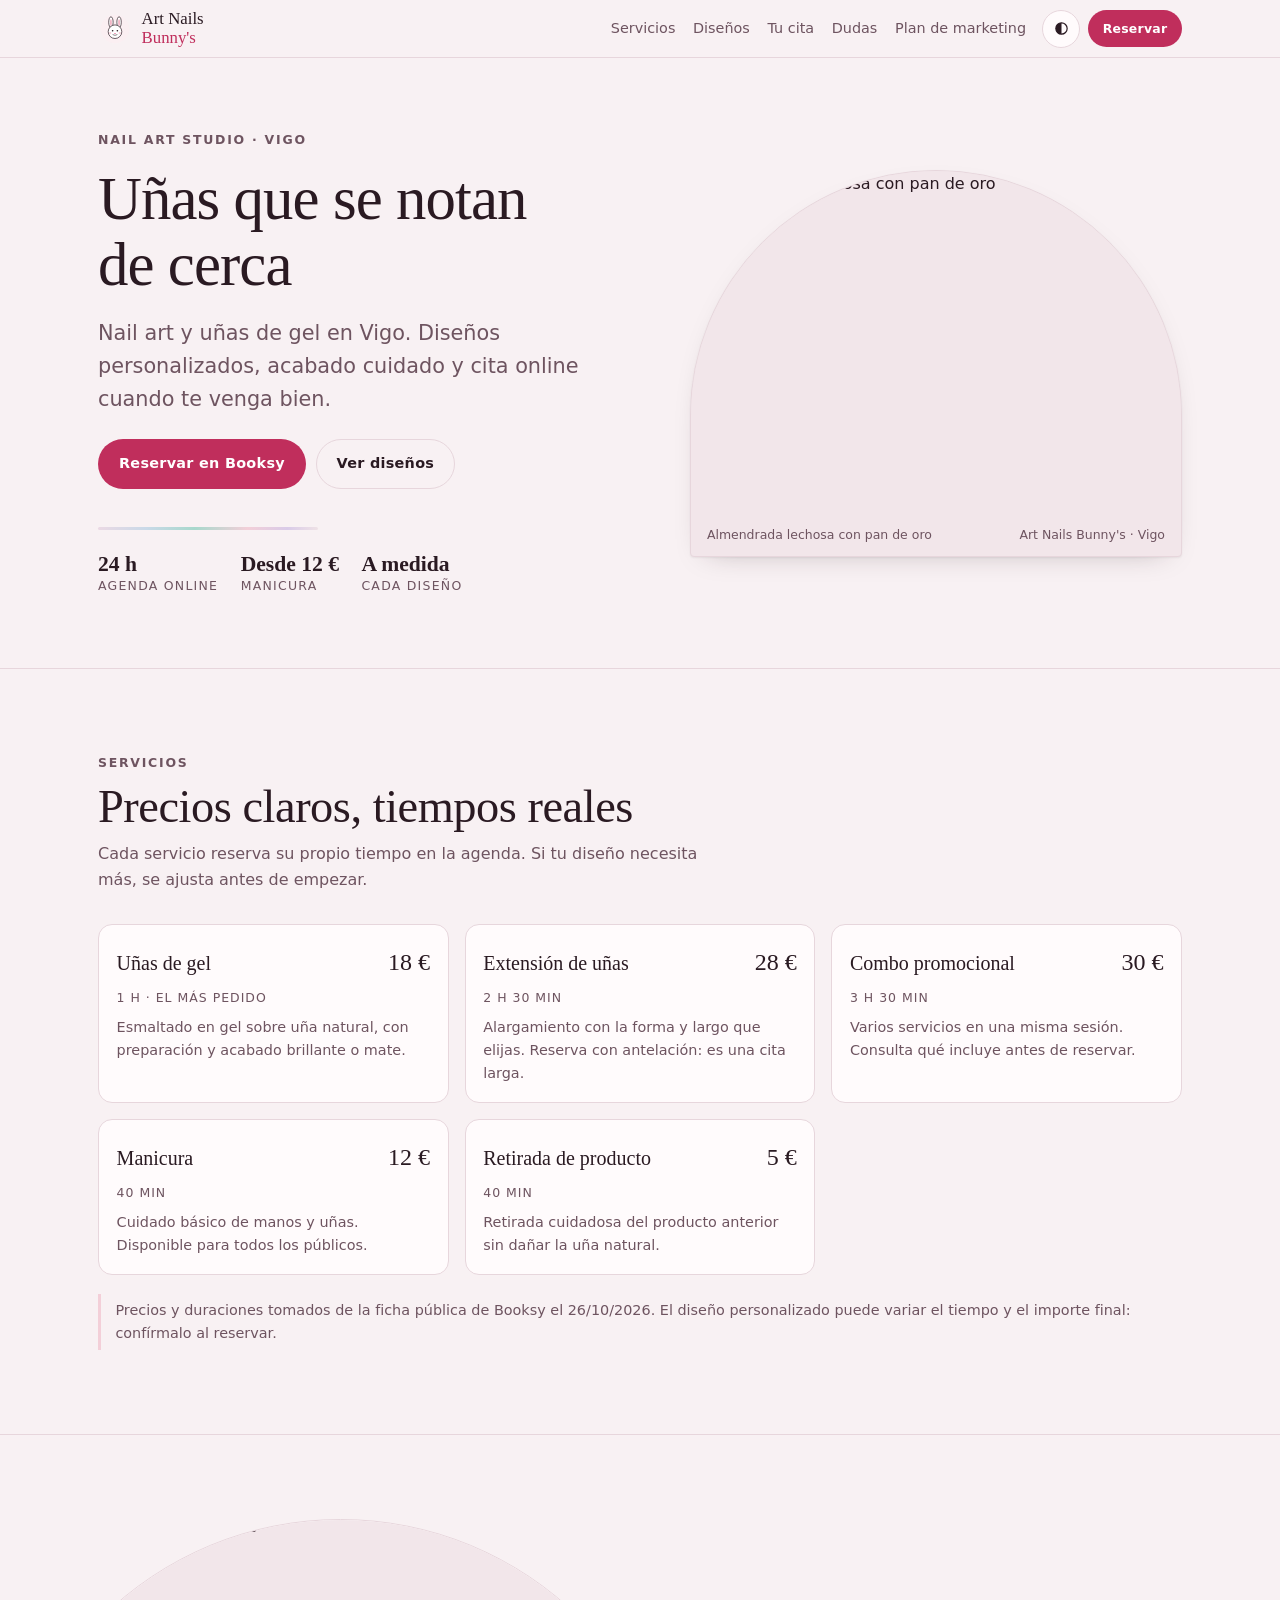
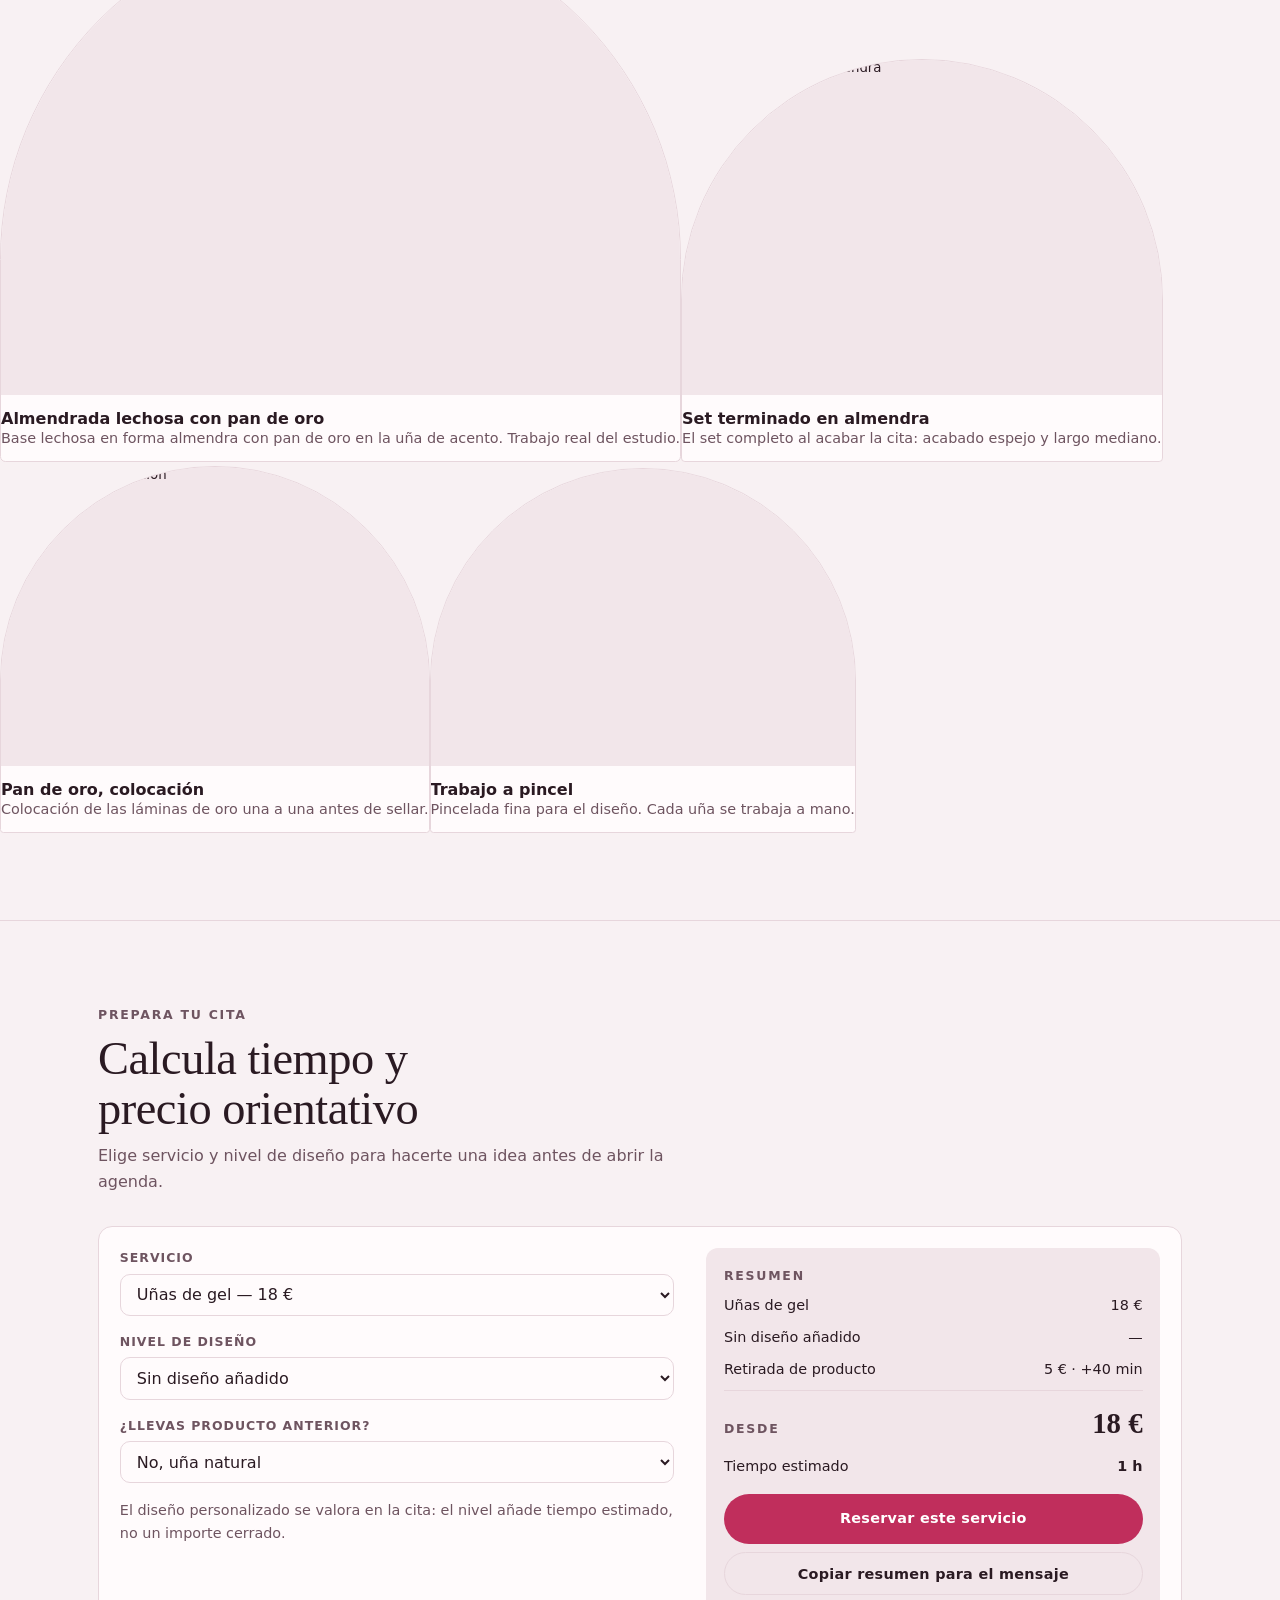
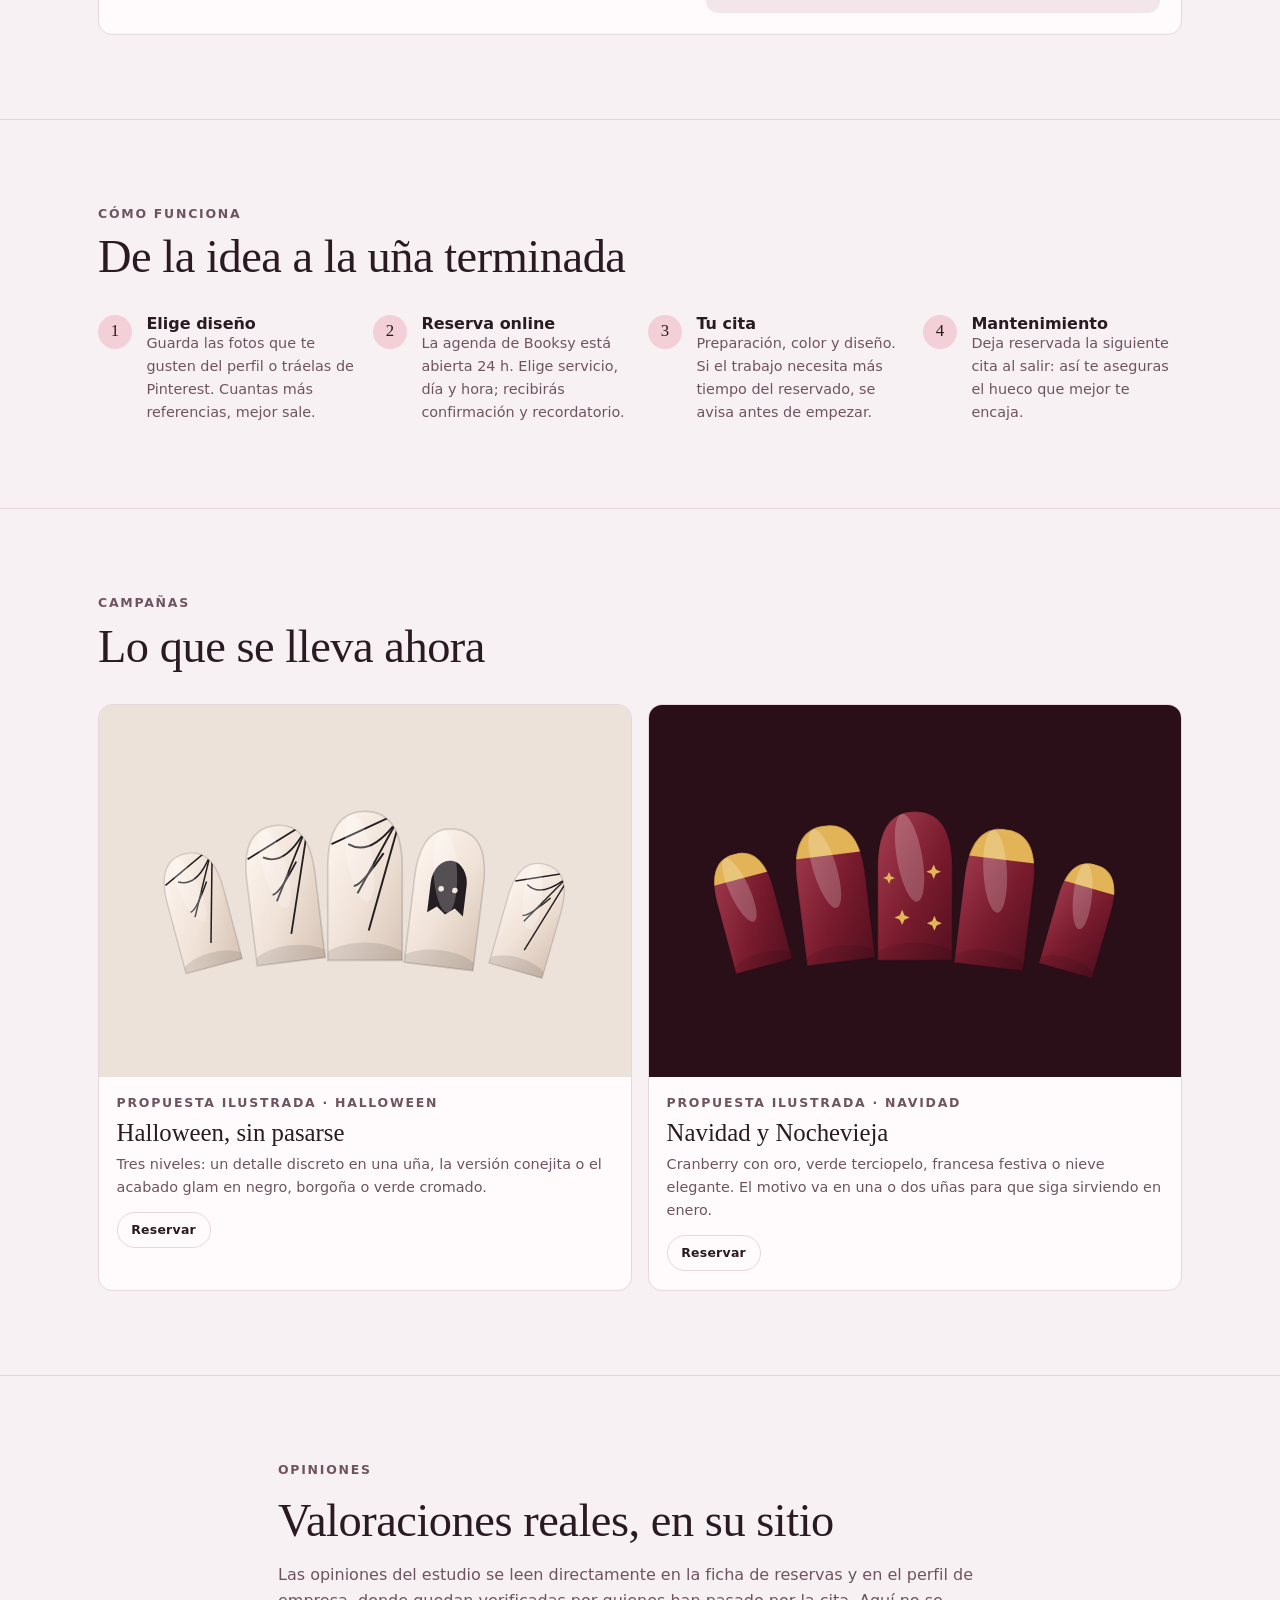
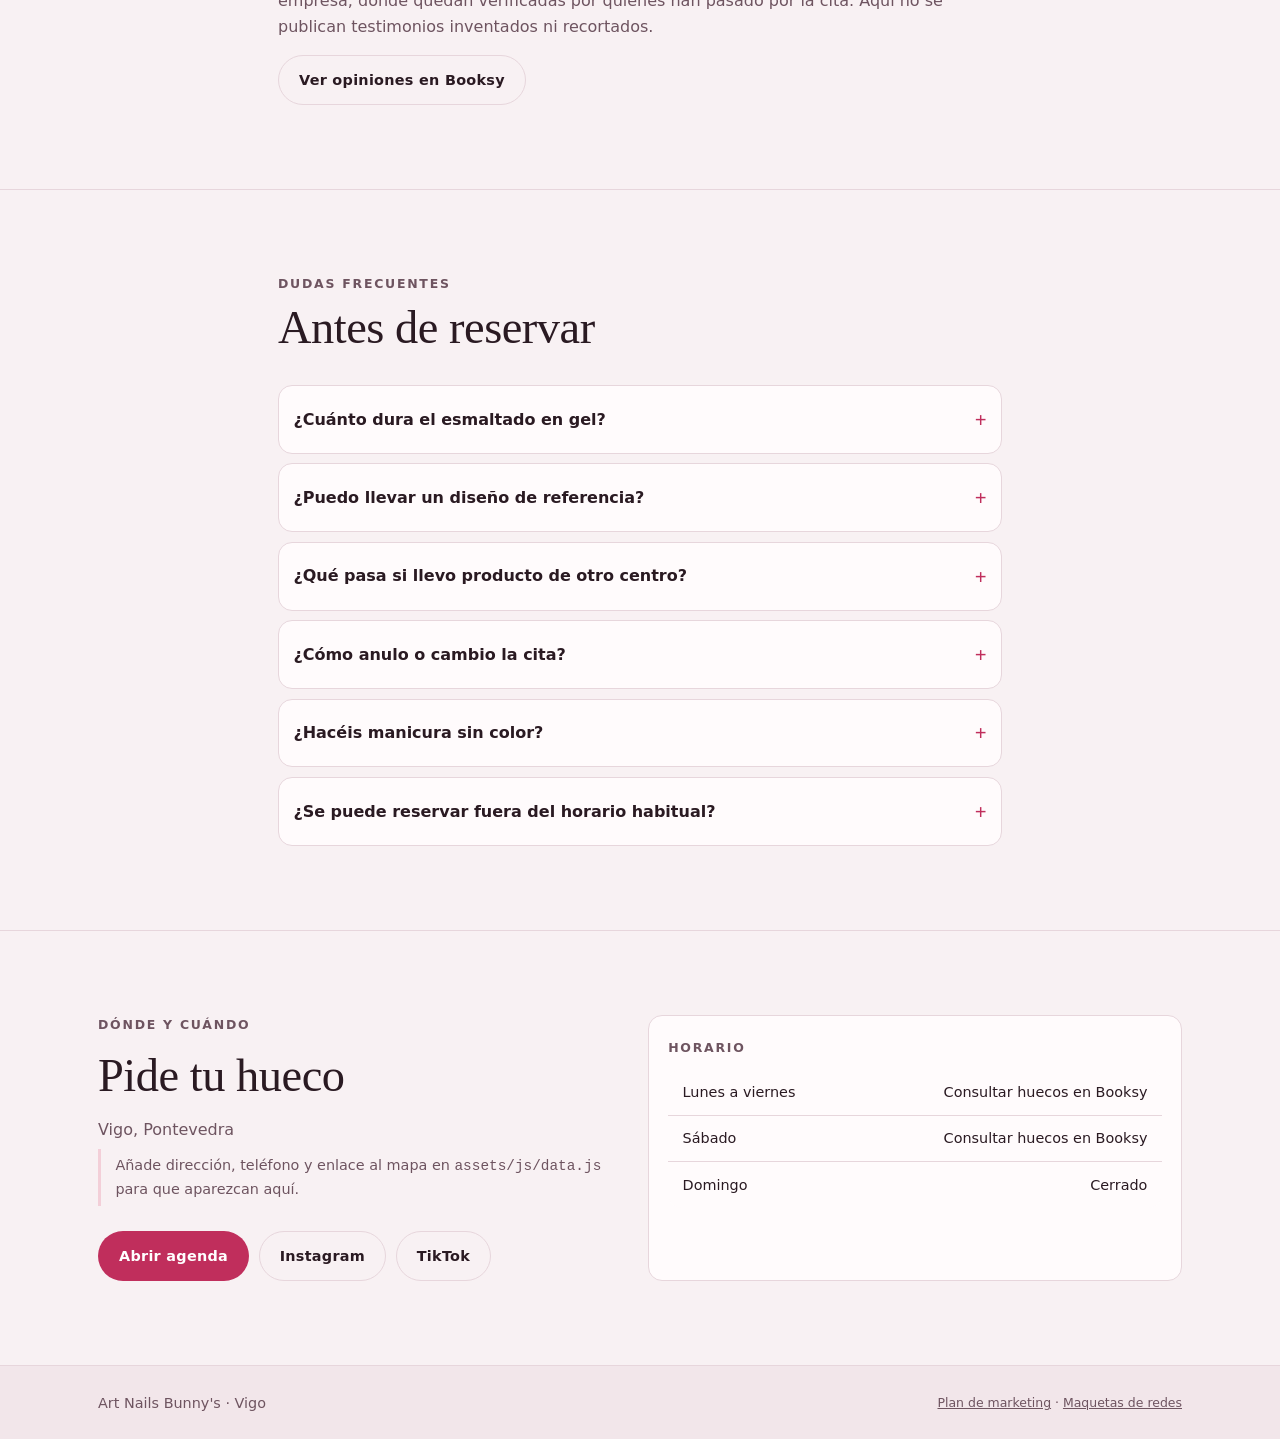
==== commit 258737c8: "Add files via upload" ====
--- a/index.html
+++ b/index.html
@@ -13,7 +13,6 @@
 <link rel="preconnect" href="https://fonts.gstatic.com" crossorigin>
 <link rel="stylesheet" href="https://fonts.googleapis.com/css2?family=Gloock&family=Karla:wght@400;500;700&display=swap">
 <style>
-/* base.css incrustado */
 /* ============================================================
    Art Nails Bunny's — sistema visual compartido
    Layout: vitrina editorial. Columna de lectura estrecha,
@@ -214,6 +213,12 @@
 @media (prefers-reduced-motion:reduce){
   *{animation-duration:.001ms!important; transition-duration:.001ms!important}
 }
+
+/* --------- fotos reales en lugar de maquetas --------- */
+.arte-foto{display:block; width:100%; height:100%; object-fit:cover; background:var(--superficie-2)}
+.pieza .arte-foto,.temporada__card .arte-foto,.marco .arte-foto{aspect-ratio:300/210; height:auto}
+.marca-maqueta{position:absolute; left:10px; top:10px; z-index:2}
+.pieza{position:relative}
 
 </style>
 <style>
@@ -318,7 +323,7 @@
       </div>
       <figure class="marco" style="margin:0">
         <div id="heroArte"></div>
-        <figcaption class="marco__pie"><span>Bunny signature</span><span>Maqueta — sustituir por foto real</span></figcaption>
+        <figcaption class="marco__pie"><span id="pieArte">Trabajo del estudio</span><span>Art Nails Bunny's · Vigo</span></figcaption>
       </figure>
     </div>
   </section>
@@ -342,11 +347,11 @@
       <div class="cabecera-seccion">
         <span class="etiqueta">Diseños</span>
         <h2>El catálogo de la temporada</h2>
-        <p>Filtra por tipo de trabajo. Toca cualquier diseño para ver la descripción y reservarlo.</p>
+        <p>Trabajos reales del estudio. Toca cualquiera para verlo más grande y reservar ese diseño.</p>
       </div>
       <div class="fila" id="filtros" role="group" aria-label="Filtrar diseños" style="margin-bottom:1.2rem"></div>
       <div class="galeria" id="galeria"></div>
-      <p class="nota" style="margin-top:1.2rem">Las imágenes son ilustraciones vectoriales de maqueta. Sustitúyelas por fotos propias de trabajos reales antes de publicar el sitio.</p>
+      <p class="nota" style="margin-top:1.2rem">Todas las fotos de esta galería son trabajos hechos en el estudio. Hay más en <a href="https://www.instagram.com/artnails_bunny.s" target="_blank" rel="noopener">Instagram</a>, que se actualiza cada semana.</p>
     </div>
   </section>
 
@@ -483,7 +488,6 @@
 </dialog>
 
 <script>
-/* nails.js */
 /* ============================================================
    nails.js — dibuja sets de uñas en SVG (maquetas)
    Sustituye estas maquetas por fotos reales antes de publicar:
@@ -688,7 +692,6 @@
 
 </script>
 <script>
-/* data.js */
 /* ============================================================
    data.js — TODO el contenido editable del sitio vive aquí.
    Cambia textos, precios, enlaces y diseños sin tocar el HTML.
@@ -741,6 +744,10 @@
 
   /* ---------- 3. Galería (maquetas; sustituir por fotos reales) ---------- */
   disenos: [
+    { id:"real-oro", nombre:"Almendrada lechosa con pan de oro", cat:"nailart", foto:"unas-gel-pan-de-oro-vigo.jpg", texto:"Base lechosa en forma almendra con pan de oro en la uña de acento. Trabajo real del estudio." },
+    { id:"real-resultado", nombre:"Set terminado en almendra", cat:"gel", foto:"resultado-unas-almendradas-vigo.jpg", texto:"El set completo al acabar la cita: acabado espejo y largo mediano." },
+    { id:"real-detalle", nombre:"Pan de oro, colocación", cat:"nailart", foto:"detalle-pan-de-oro-vigo.jpg", texto:"Colocación de las láminas de oro una a una antes de sellar." },
+    { id:"real-proceso", nombre:"Trabajo a pincel", cat:"gel", foto:"nail-art-proceso-vigo.jpg", texto:"Pincelada fina para el diseño. Cada uña se trabaja a mano." },
     { id:"gelrosa", nombre:"Gel rosa cristal", cat:"gel", motivo:"solid", base:"#F0BFC9", brillo:"#FDE7EC", sombra:"#D99AA9", acento:"#FFFFFF", fondo:"#F6E9ED", semilla:3, texto:"Rosa empolvado con acabado espejo. El clásico que aguanta el crecimiento." },
     { id:"frenchmini", nombre:"Francesa mini", cat:"gel", motivo:"french", base:"#F2DED3", brillo:"#FFF6F1", sombra:"#DCC2B4", acento:"#B9243F", fondo:"#F3E8E2", semilla:9, texto:"Punta fina en rojo profundo sobre base nude. Discreta y de temporada." },
     { id:"cromo", nombre:"Cromado perla", cat:"nailart", motivo:"cromo", base:"#DCD3E2", brillo:"#F7F2F8", sombra:"#B9AFC6", acento:"#FFFFFF", fondo:"#EDE7F0", semilla:21, texto:"Efecto cromo iridiscente, el acabado que más se pide en vídeo." },
@@ -811,10 +818,10 @@
     enlace: "artnailsbunnys.booksy.com",
     seguidos: "180", seguidores: "2.4K", megusta: "18.6K"
   },
-  rejillaIG: ["gelrosa","frenchmini","cromo","velvet","bunny","chocolate","estrellas","halloween","navidad"],
+  rejillaIG: ["real-oro","real-resultado","real-detalle","real-proceso","gelrosa","cromo","velvet","bunny","chocolate"],
   videosTT: [
-    { d:"velvet", vistas:"24,1K", titulo:"Velvet borgoña paso a paso" },
-    { d:"cromo", vistas:"11,3K", titulo:"Cromo perla en 15 segundos" },
+    { d:"real-resultado", vistas:"24,1K", titulo:"Pan de oro paso a paso" },
+    { d:"real-detalle", vistas:"11,3K", titulo:"Colocando el pan de oro" },
     { d:"bunny", vistas:"8.904", titulo:"La conejita de la casa" },
     { d:"halloween", vistas:"6.512", titulo:"Halloween discreto" },
     { d:"navidad", vistas:"4.330", titulo:"Cranberry + oro" },
@@ -824,7 +831,6 @@
 
 </script>
 <script>
-/* site.js */
 /* site.js — monta la portada a partir de data.js */
 (function () {
   'use strict';
@@ -857,7 +863,13 @@
         function () { aviso('Selecciona el texto y cópialo'); });
     } catch (e) { aviso('Selecciona el texto y cópialo'); }
   }
-  window.ANB_UI = { copiar: copiar, aviso: aviso, dis: dis };
+  function arte(d, o) {
+    if (d && d.foto) {
+      return '<img class="arte-foto" src="' + d.foto + '" alt="' + d.nombre + '" loading="lazy">';
+    }
+    return window.ANB_NAILS.set(d, o);
+  }
+  window.ANB_UI = { copiar: copiar, aviso: aviso, dis: dis, arte: arte };
 
   if (!D || !byId('listaServicios')) return;
   var n = D.negocio;
@@ -865,7 +877,10 @@
   /* ---- cabecera y enlaces ---- */
   byId('marcaAvatar').innerHTML = N.avatar(34, false);
   byId('heroSub').textContent = n.reclamo + '. ' + n.descripcion;
-  byId('heroArte').innerHTML = N.set(D.disenos.filter(function (d) { return d.id === 'bunny'; })[0]);
+  var portada = D.disenos.filter(function (d) { return d.foto; })[0] ||
+                D.disenos.filter(function (d) { return d.id === 'bunny'; })[0];
+  byId('heroArte').innerHTML = arte(portada);
+  byId('pieArte').textContent = portada.nombre;
   ['ctaBarra', 'ctaHero', 'ctaConfig', 'ctaContacto', 'ctaOpiniones'].forEach(function (i) {
     var e = byId(i); if (e) e.href = n.booksy;
   });
@@ -884,14 +899,19 @@
 
   /* ---- galería ---- */
   var filtroActual = 'todo';
-  byId('filtros').innerHTML = D.categorias.map(function (c) {
+  var trabajos = D.disenos.filter(function (d) { return d.foto; });
+  var cats = D.categorias.filter(function (c) {
+    return c.id === 'todo' || trabajos.some(function (d) { return d.cat === c.id; });
+  });
+  byId('filtros').hidden = cats.length < 3;
+  byId('filtros').innerHTML = cats.map(function (c) {
     return '<button class="chip' + (c.id === 'todo' ? ' activo' : '') + '" data-cat="' + c.id + '" aria-pressed="' + (c.id === 'todo') + '">' + c.nombre + '</button>';
   }).join('');
   function pintarGaleria() {
-    byId('galeria').innerHTML = D.disenos.filter(function (d) {
+    byId('galeria').innerHTML = trabajos.filter(function (d) {
       return filtroActual === 'todo' || d.cat === filtroActual;
     }).map(function (d) {
-      return '<button class="pieza" data-id="' + d.id + '">' + N.set(d) +
+      return '<button class="pieza" data-id="' + d.id + '">' + arte(d) +
         '<span class="pieza__txt"><h4>' + d.nombre + '</h4><p>' + d.texto + '</p></span></button>';
     }).join('');
   }
@@ -909,7 +929,7 @@
   byId('galeria').addEventListener('click', function (ev) {
     var p = ev.target.closest('.pieza'); if (!p) return;
     var d = D.disenos.filter(function (x) { return x.id === p.dataset.id; })[0];
-    byId('visorArte').innerHTML = N.set(d);
+    byId('visorArte').innerHTML = arte(d);
     byId('visorTitulo').textContent = d.nombre;
     byId('visorTexto').textContent = d.texto;
     byId('visorCta').href = n.booksy;
@@ -961,8 +981,8 @@
   ];
   byId('temporada').innerHTML = temp.map(function (t) {
     var d = D.disenos.filter(function (x) { return x.id === t.id; })[0];
-    return '<article class="temporada__card">' + N.set(d) +
-      '<div><span class="etiqueta">' + d.cat + '</span><h3>' + t.t + '</h3><p>' + t.d + '</p>' +
+    return '<article class="temporada__card">' + arte(d) +
+      '<div><span class="etiqueta">Propuesta ilustrada · ' + d.cat + '</span><h3>' + t.t + '</h3><p>' + t.d + '</p>' +
       '<a class="btn btn--linea btn--pequeno" style="align-self:flex-start; margin-top:.4rem" href="' + n.booksy + '" target="_blank" rel="noopener">Reservar</a></div></article>';
   }).join('');
 
